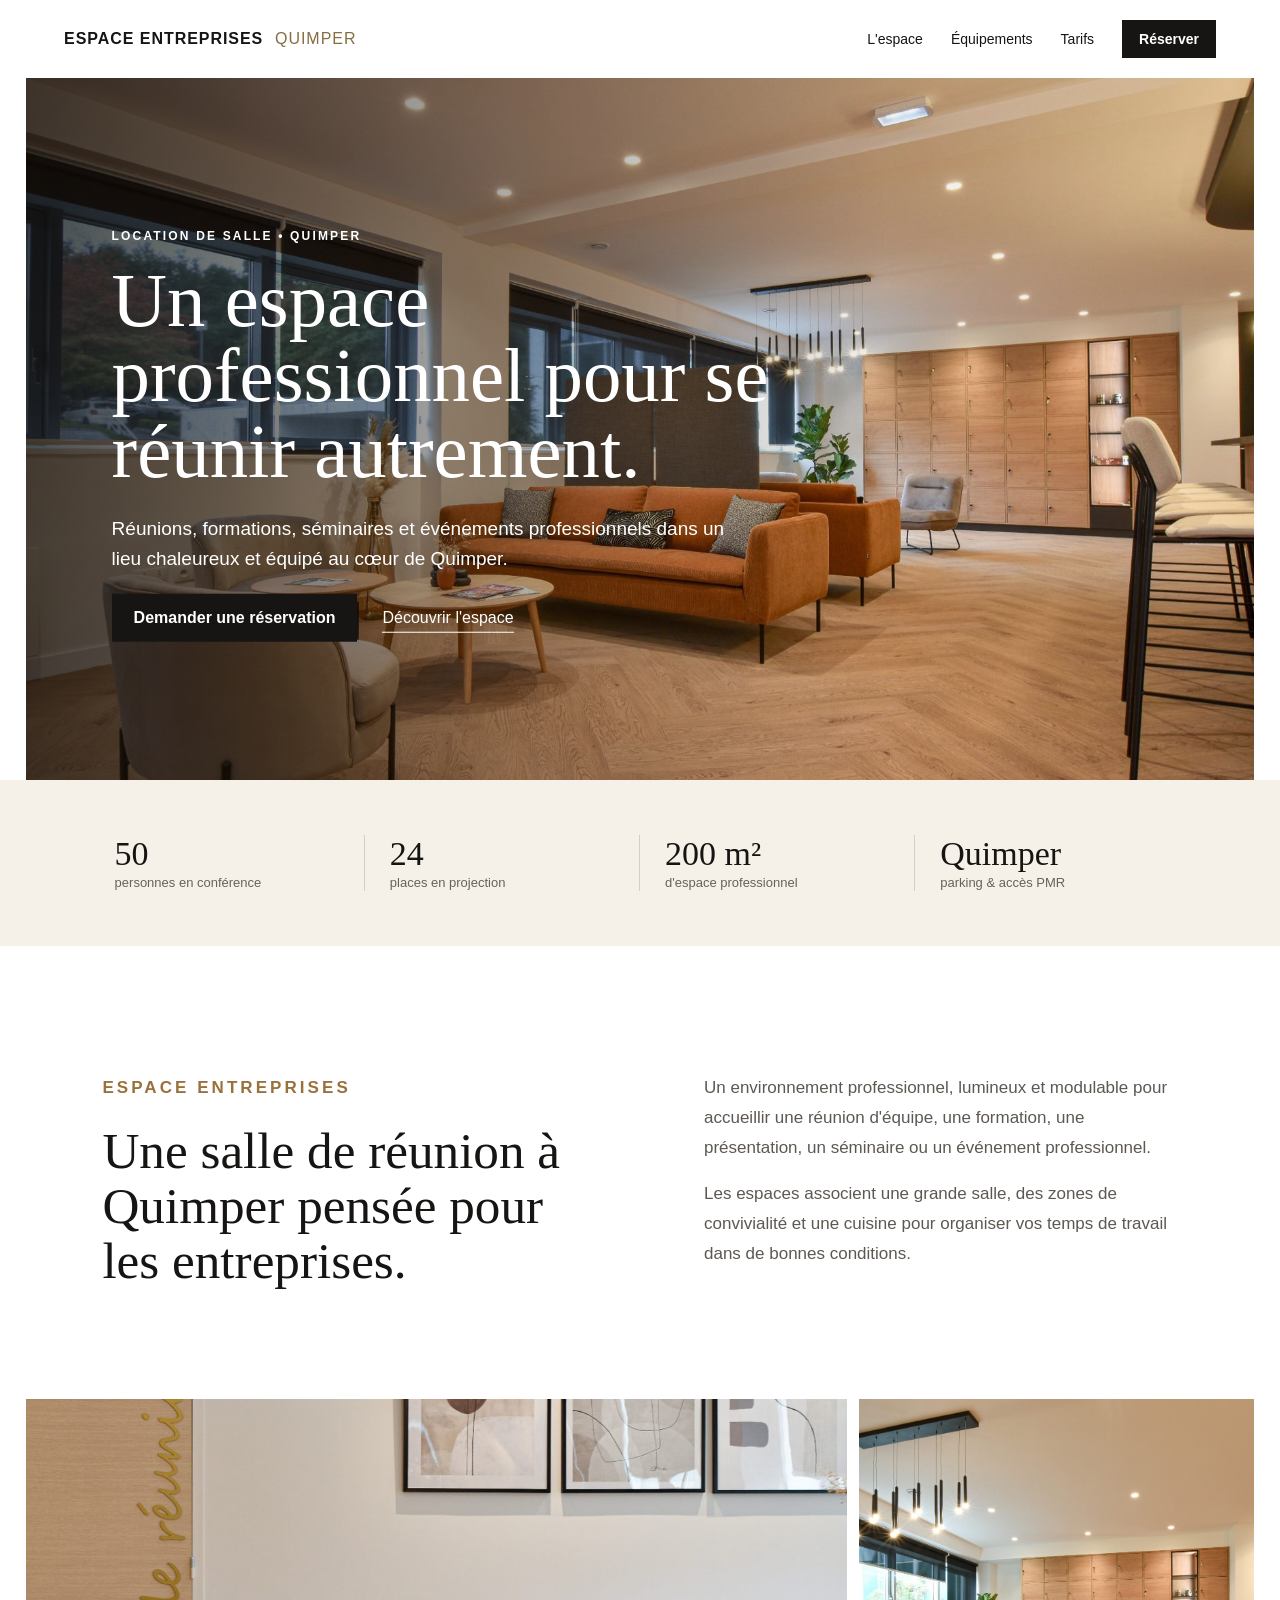
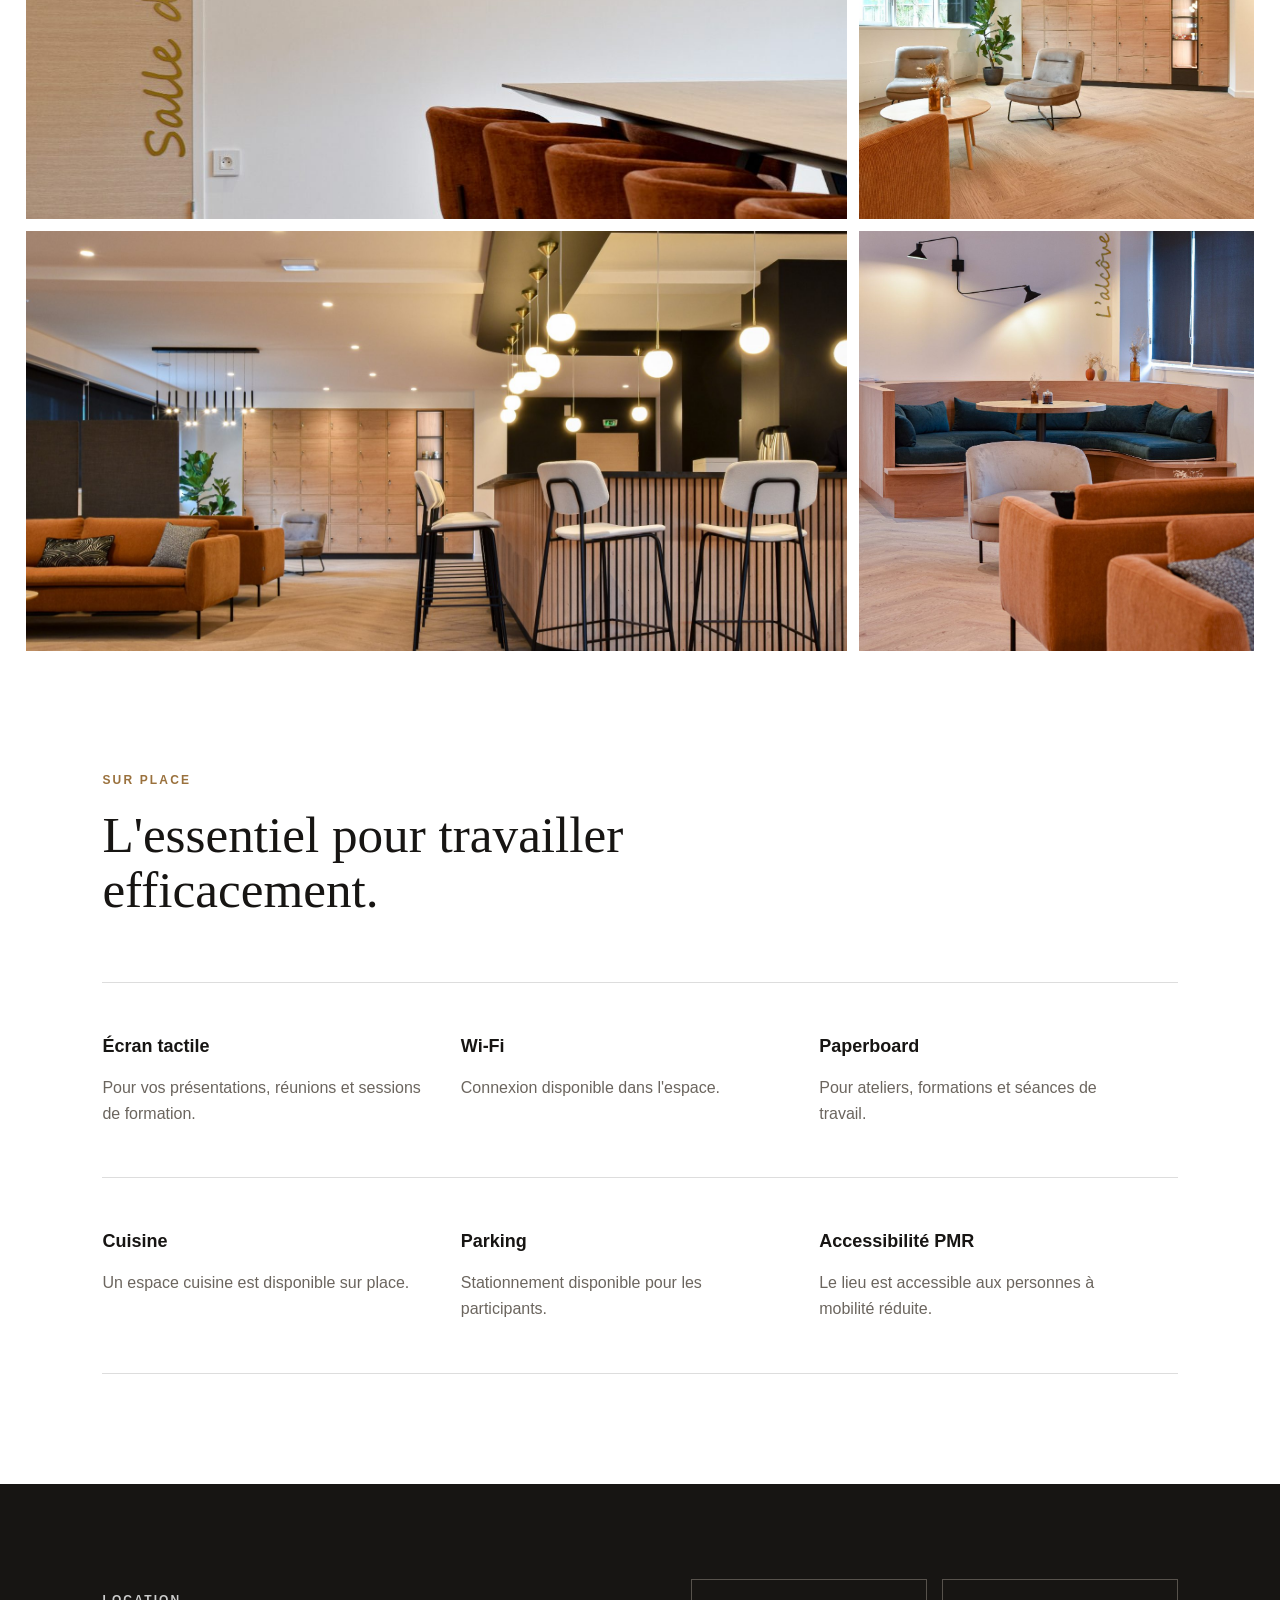
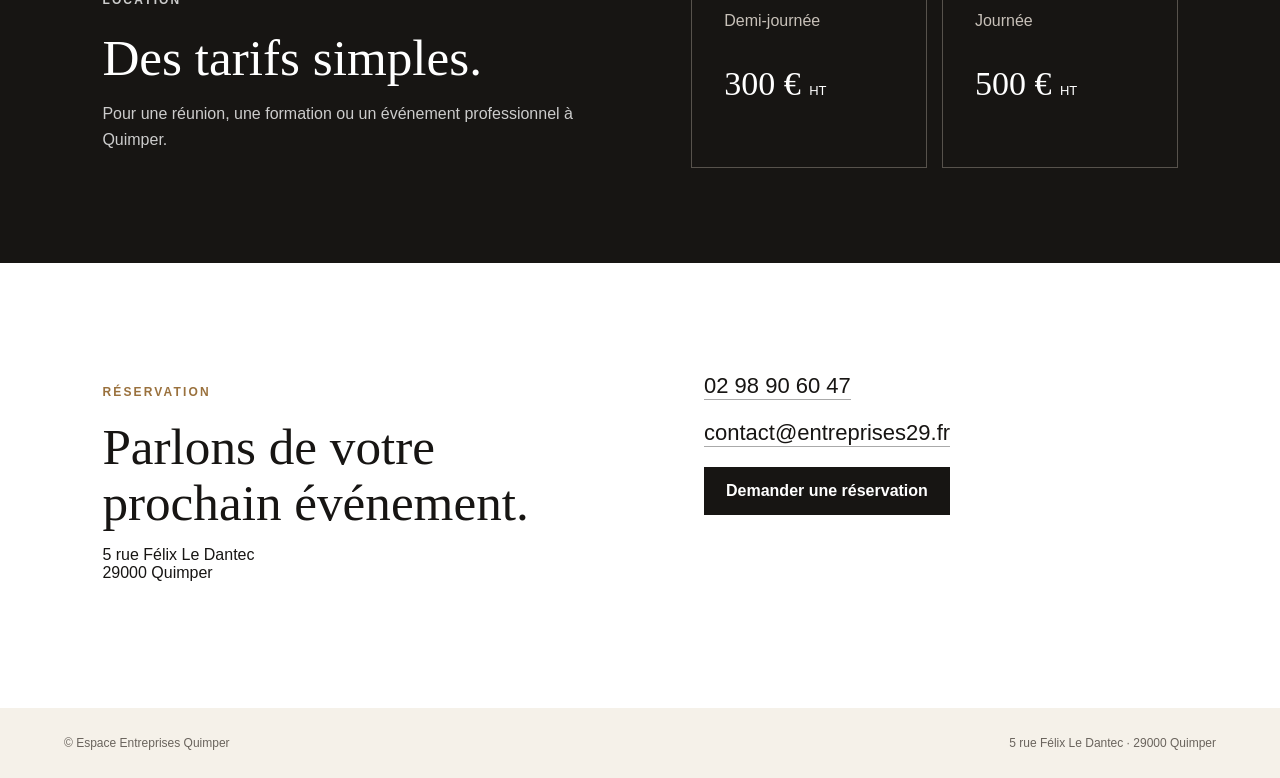
==== index.html @ 6e20d979 "Add files via upload" ====
<!doctype html><html lang="fr"><head><meta charset="utf-8"><meta name="viewport" content="width=device-width,initial-scale=1"><title>Location salle de réunion à Quimper | Espace Entreprises</title><meta name="description" content="Location de salle de réunion à Quimper pour réunions, formations, séminaires et événements professionnels. Jusqu’à 50 personnes, parking et accès PMR."><link rel="canonical" href="https://espace-entreprises-quimper.fr/"><link rel="stylesheet" href="assets/style.css"><script type="application/ld+json">{"@context":"https://schema.org","@type":"LocalBusiness","name":"Espace Entreprises Quimper","url":"https://espace-entreprises-quimper.fr/","telephone":"+33298906047","email":"contact@entreprises29.fr","address":{"@type":"PostalAddress","streetAddress":"5 rue Félix Le Dantec","postalCode":"29000","addressLocality":"Quimper","addressCountry":"FR"}}</script></head><body>
<header><a class="brand" href="#">ESPACE ENTREPRISES <span>QUIMPER</span></a><nav><a href="#espace">L'espace</a><a href="#equipements">Équipements</a><a href="#tarifs">Tarifs</a><a class="cta small" href="mailto:contact@entreprises29.fr?subject=Demande%20de%20réservation%20-%20Espace%20Entreprises">Réserver</a></nav></header>
<main><section class="hero"><img src="assets/images/espace-principal.jpg" alt="Espace Entreprises à Quimper, espace professionnel pour réunions et séminaires"><div class="overlay"><p class="eyebrow">LOCATION DE SALLE • QUIMPER</p><h1>Un espace professionnel pour se réunir autrement.</h1><p>Réunions, formations, séminaires et événements professionnels dans un lieu chaleureux et équipé au cœur de Quimper.</p><div><a class="cta" href="mailto:contact@entreprises29.fr?subject=Demande%20de%20réservation%20-%20Espace%20Entreprises">Demander une réservation</a><a class="ghost" href="#espace">Découvrir l'espace</a></div></div></section>
<section class="facts"><div><strong>50</strong><span>personnes en conférence</span></div><div><strong>24</strong><span>places en projection</span></div><div><strong>200 m²</strong><span>d'espace professionnel</span></div><div><strong>Quimper</strong><span>parking & accès PMR</span></div></section>
<section id="espace" class="intro"><div><p class="eyebrow dark">ESPACE ENTREPRISES</p><h2>Une salle de réunion à Quimper pensée pour les entreprises.</h2></div><div><p>Un environnement professionnel, lumineux et modulable pour accueillir une réunion d'équipe, une formation, une présentation, un séminaire ou un événement professionnel.</p><p>Les espaces associent une grande salle, des zones de convivialité et une cuisine pour organiser vos temps de travail dans de bonnes conditions.</p></div></section>
<section class="gallery"><img src="assets/images/salle-reunion.jpg" alt="Salle de réunion équipée à Quimper"><img src="assets/images/espace-detente.jpg" alt="Espace détente de l'Espace Entreprises Quimper"><img src="assets/images/bar.jpg" alt="Espace bar et convivialité"><img src="assets/images/alcove.jpg" alt="Alcôve de travail et d'échange"></section>
<section id="equipements" class="equipment"><p class="eyebrow dark">SUR PLACE</p><h2>L'essentiel pour travailler efficacement.</h2><div class="grid"><article><h3>Écran tactile</h3><p>Pour vos présentations, réunions et sessions de formation.</p></article><article><h3>Wi-Fi</h3><p>Connexion disponible dans l'espace.</p></article><article><h3>Paperboard</h3><p>Pour ateliers, formations et séances de travail.</p></article><article><h3>Cuisine</h3><p>Un espace cuisine est disponible sur place.</p></article><article><h3>Parking</h3><p>Stationnement disponible pour les participants.</p></article><article><h3>Accessibilité PMR</h3><p>Le lieu est accessible aux personnes à mobilité réduite.</p></article></div></section>
<section id="tarifs" class="pricing"><div><p class="eyebrow">LOCATION</p><h2>Des tarifs simples.</h2><p>Pour une réunion, une formation ou un événement professionnel à Quimper.</p></div><div class="cards"><div><span>Demi-journée</span><strong>300 € <small>HT</small></strong></div><div><span>Journée</span><strong>500 € <small>HT</small></strong></div></div></section>
<section class="contact"><div><p class="eyebrow dark">RÉSERVATION</p><h2>Parlons de votre prochain événement.</h2><p>5 rue Félix Le Dantec<br>29000 Quimper</p></div><div class="contactlinks"><a href="tel:+33298906047">02 98 90 60 47</a><a href="mailto:contact@entreprises29.fr">contact@entreprises29.fr</a><a class="cta" href="mailto:contact@entreprises29.fr?subject=Demande%20de%20réservation%20-%20Espace%20Entreprises">Demander une réservation</a></div></section></main>
<footer><span>© Espace Entreprises Quimper</span><span>5 rue Félix Le Dantec · 29000 Quimper</span></footer></body></html>
---- assets/style.css ----
:root{--ink:#171513;--cream:#f5f1e9;--copper:#a95428;--gold:#b79445;--white:#fff}*{box-sizing:border-box}html{scroll-behavior:smooth}body{margin:0;font-family:Arial,Helvetica,sans-serif;color:var(--ink);background:#fff}header{height:78px;display:flex;align-items:center;justify-content:space-between;padding:0 5vw;position:relative;z-index:3;background:#fff}.brand{font-weight:800;letter-spacing:.06em;text-decoration:none;color:var(--ink)}.brand span{font-weight:400;color:#866e43;margin-left:.4rem}nav{display:flex;gap:28px;align-items:center}nav a{color:var(--ink);text-decoration:none;font-size:14px}.cta{display:inline-block;background:var(--ink);color:#fff!important;padding:15px 22px;text-decoration:none;font-weight:700}.cta.small{padding:11px 17px}.hero{height:78vh;min-height:590px;position:relative;margin:0 2vw;overflow:hidden}.hero>img{width:100%;height:100%;object-fit:cover}.hero:after{content:"";position:absolute;inset:0;background:linear-gradient(90deg,rgba(15,12,10,.72),rgba(15,12,10,.05) 70%)}.overlay{position:absolute;z-index:2;left:7%;top:50%;transform:translateY(-50%);max-width:720px;color:#fff}.eyebrow{font-size:12px;letter-spacing:.18em;font-weight:700;margin-bottom:20px}.eyebrow.dark{color:#9a713d}.overlay h1{font-family:Georgia,serif;font-size:clamp(45px,6vw,82px);line-height:.98;margin:0 0 25px;font-weight:400}.overlay>p:not(.eyebrow){font-size:19px;line-height:1.6;max-width:620px}.ghost{display:inline-block;color:#fff;margin-left:25px;text-decoration:none;border-bottom:1px solid #fff;padding-bottom:5px}.facts{display:grid;grid-template-columns:repeat(4,1fr);padding:55px 7vw;background:var(--cream)}.facts div{padding:0 25px;border-right:1px solid #d7cec0}.facts div:last-child{border:0}.facts strong{display:block;font-family:Georgia,serif;font-size:34px;font-weight:400}.facts span{font-size:13px;color:#68615a}.intro{display:grid;grid-template-columns:1fr 1fr;gap:10vw;padding:110px 8vw}.intro h2,.equipment h2,.pricing h2,.contact h2{font-family:Georgia,serif;font-weight:400;font-size:clamp(38px,4vw,58px);line-height:1.08;margin:0}.intro p{font-size:17px;line-height:1.75;color:#5d5852}.gallery{display:grid;grid-template-columns:1.35fr .65fr;grid-template-rows:420px 420px;gap:12px;padding:0 2vw}.gallery img{width:100%;height:100%;object-fit:cover}.gallery img:nth-child(3),.gallery img:nth-child(4){height:100%}.equipment{padding:110px 8vw}.equipment>h2{max-width:650px}.grid{display:grid;grid-template-columns:repeat(3,1fr);margin-top:65px;border-top:1px solid #ddd}.grid article{padding:35px 35px 35px 0;border-bottom:1px solid #ddd}.grid h3{font-size:18px}.grid p{color:#6b655e;line-height:1.6}.pricing{background:var(--ink);color:#fff;padding:95px 8vw;display:grid;grid-template-columns:1fr 1fr;gap:8vw}.pricing p{color:#ccc;line-height:1.6}.cards{display:grid;grid-template-columns:1fr 1fr;gap:15px}.cards div{border:1px solid #57524c;padding:32px}.cards span{display:block;color:#c8c1b9;margin-bottom:35px}.cards strong{font-family:Georgia,serif;font-size:34px;font-weight:400}.cards small{font-family:Arial;font-size:13px}.contact{padding:110px 8vw;display:grid;grid-template-columns:1fr 1fr;gap:10vw}.contactlinks{display:flex;flex-direction:column;align-items:flex-start;gap:20px}.contactlinks>a:not(.cta){font-size:22px;color:var(--ink);text-decoration:none;border-bottom:1px solid #aaa}footer{padding:28px 5vw;background:var(--cream);display:flex;justify-content:space-between;font-size:12px;color:#6a645d}@media(max-width:800px){header nav a:not(.cta){display:none}.brand span{display:block;margin:2px 0}.hero{height:72vh;margin:0}.overlay{left:7%;right:7%}.overlay h1{font-size:48px}.ghost{display:none}.facts{grid-template-columns:1fr 1fr;gap:30px}.facts div{border:0;padding:0}.intro,.pricing,.contact{grid-template-columns:1fr;padding:75px 7vw}.gallery{grid-template-columns:1fr;grid-template-rows:repeat(4,320px)}.grid{grid-template-columns:1fr 1fr}.cards{grid-template-columns:1fr}footer{gap:20px;flex-direction:column}}
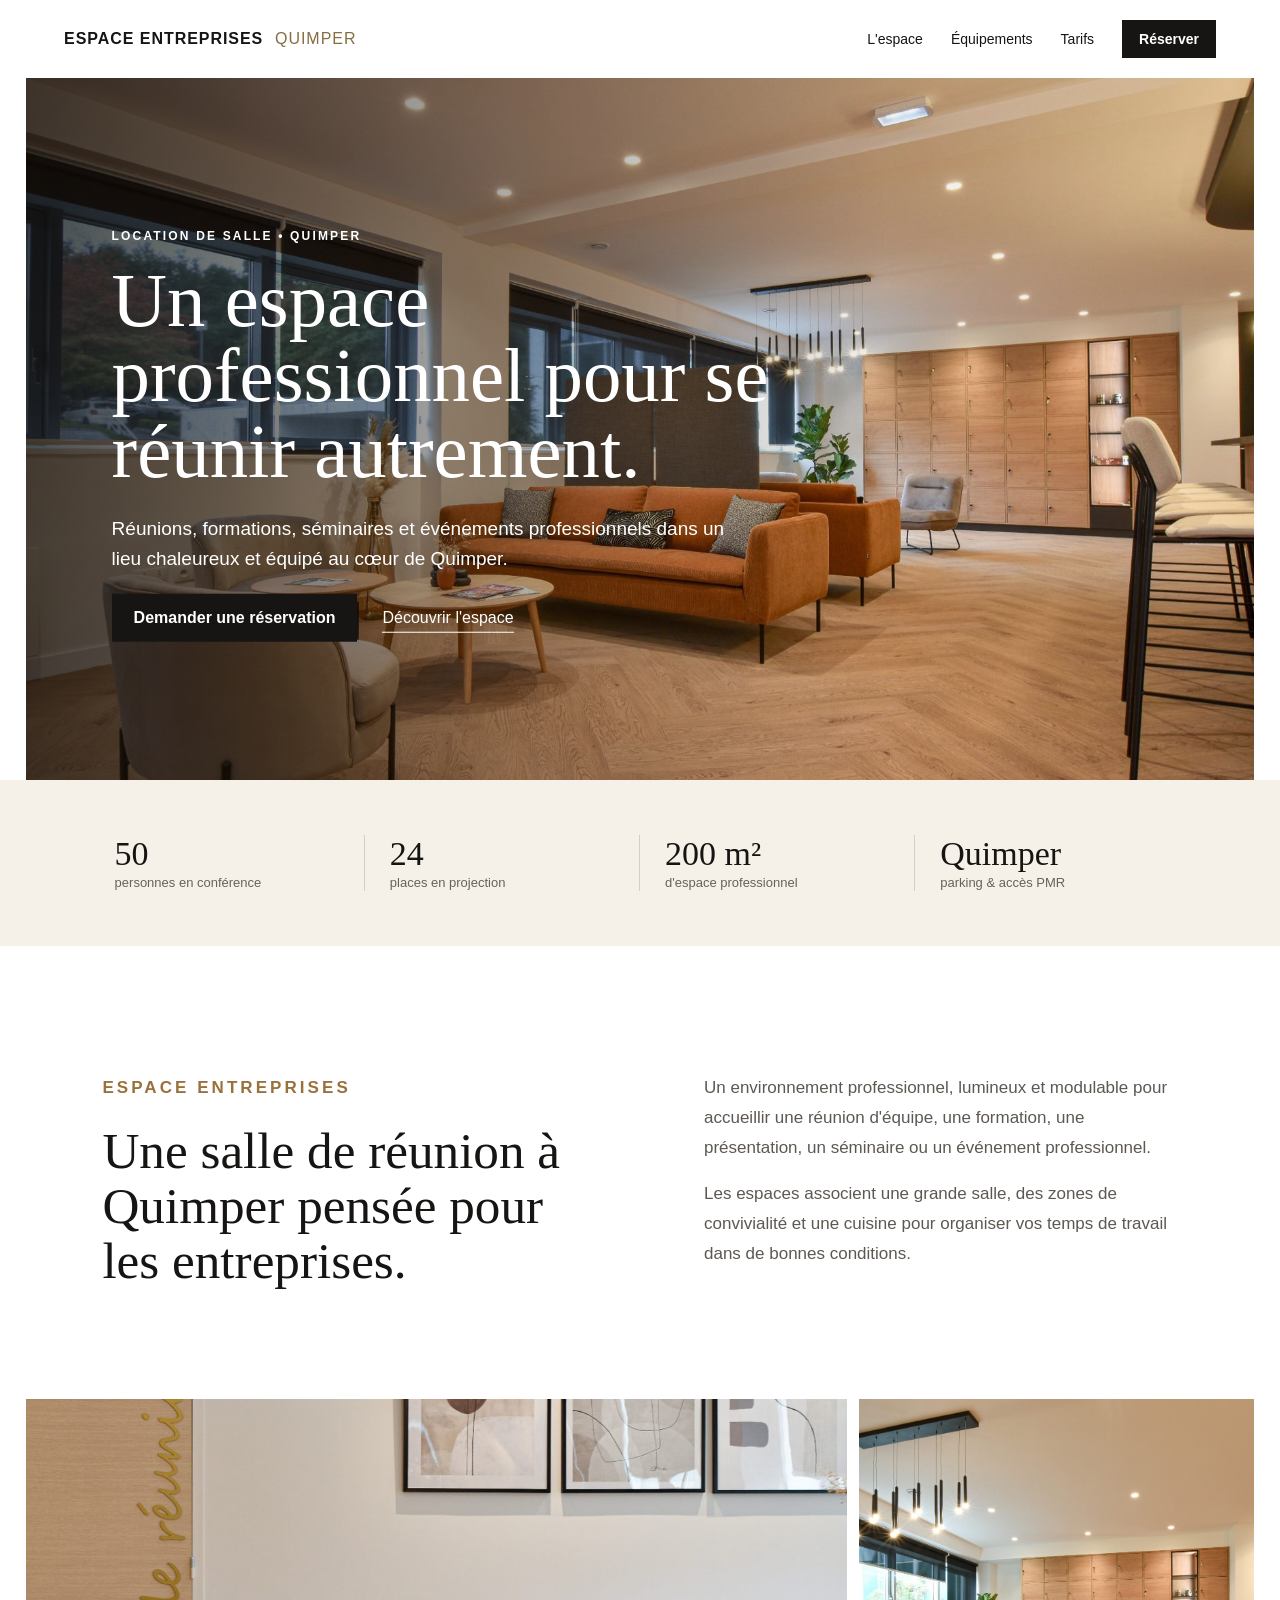
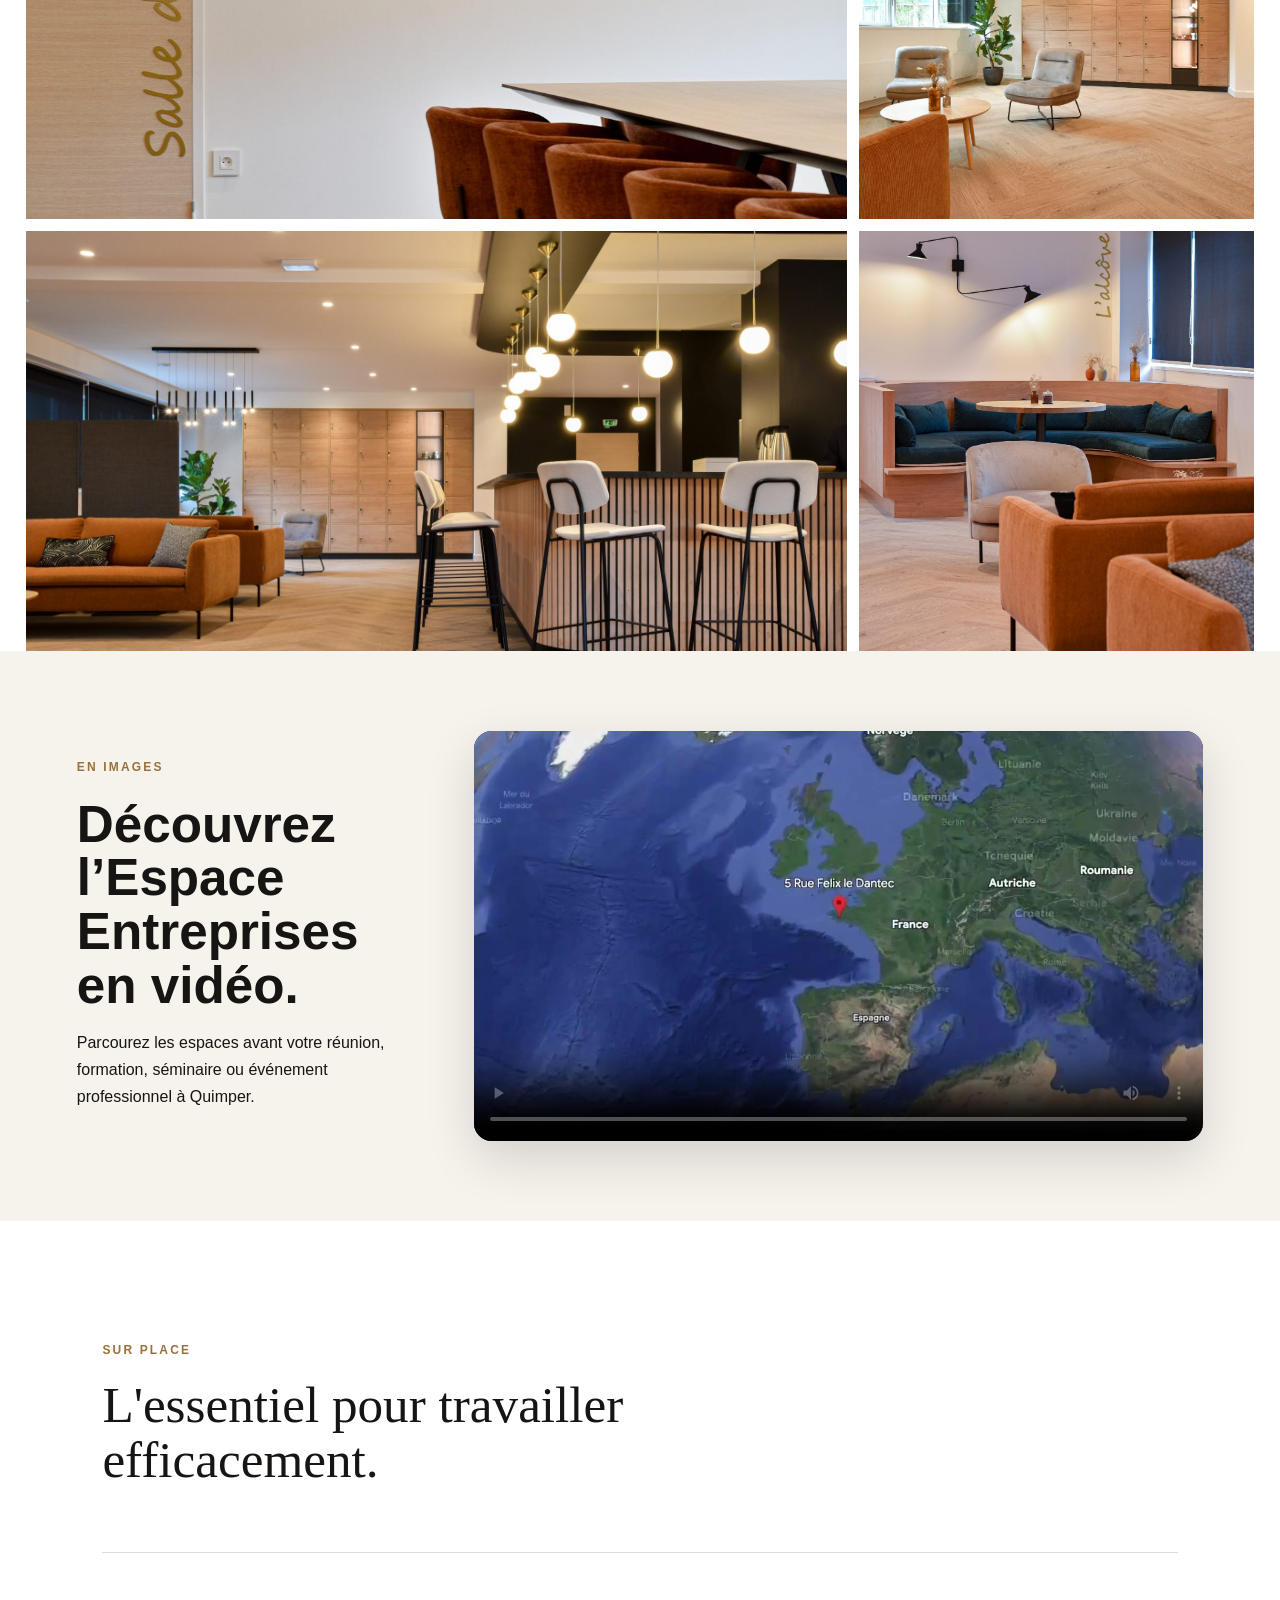
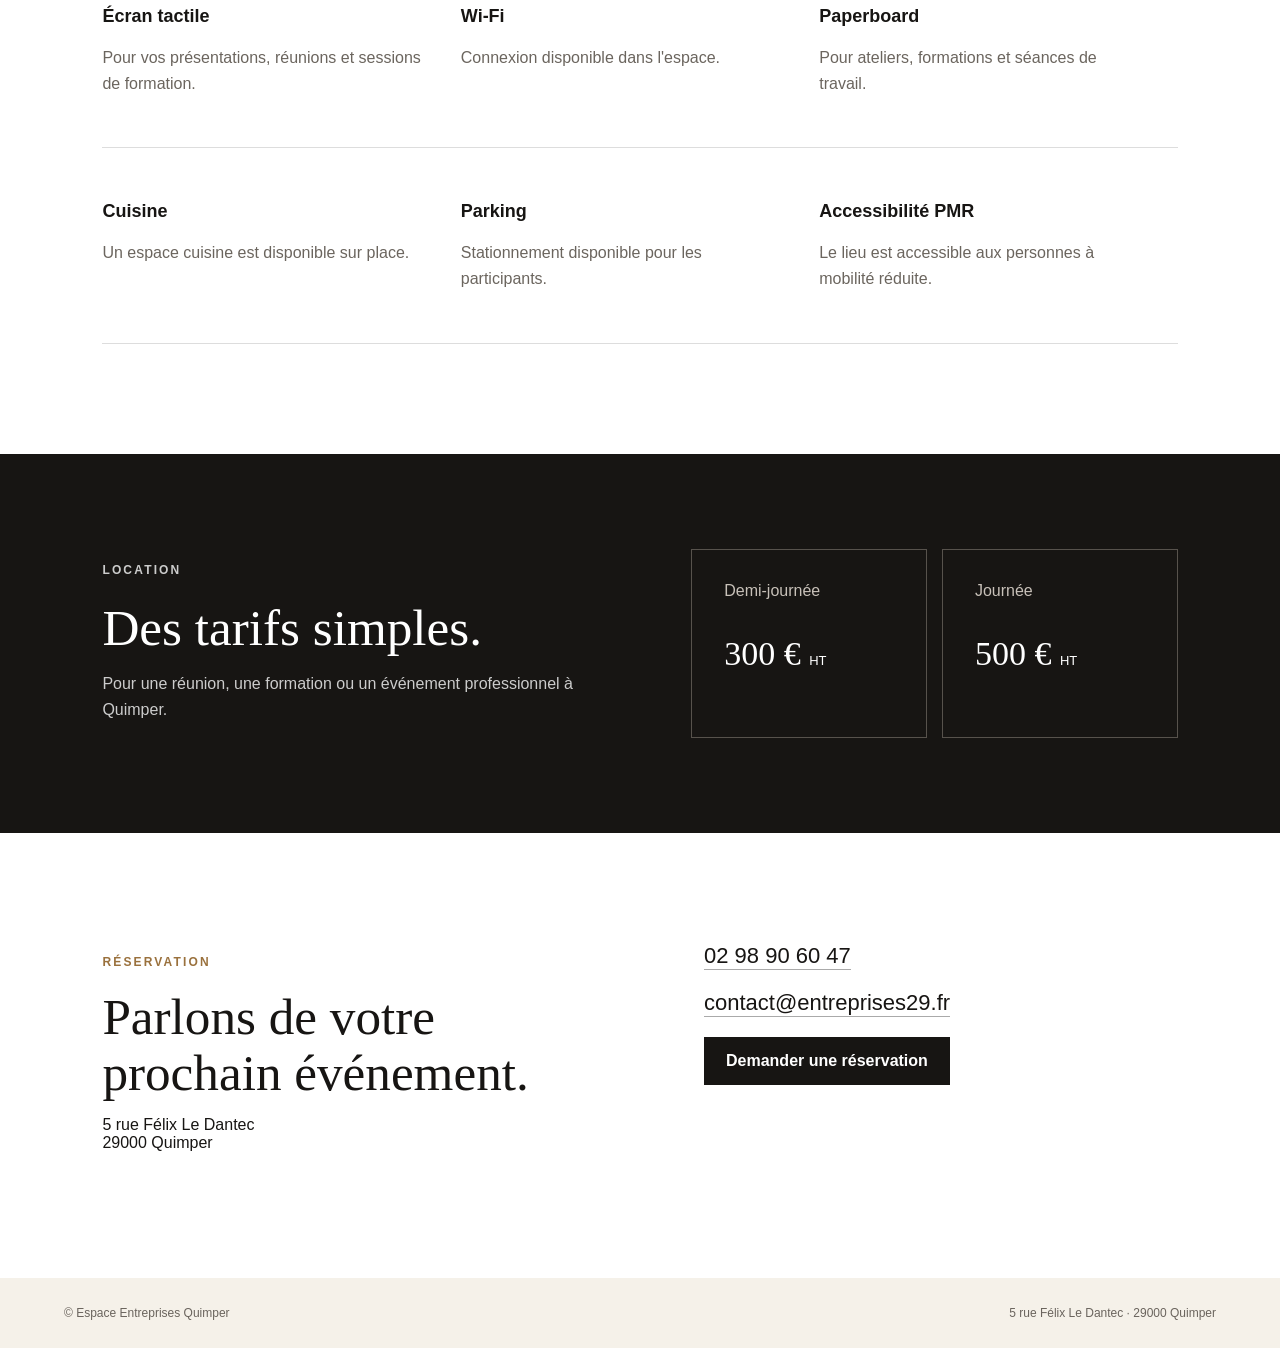
==== commit e3741026: "Ajout de la vidéo de présentation" ====
--- a/index.html
+++ b/index.html
@@ -4,6 +4,7 @@
 <section class="facts"><div><strong>50</strong><span>personnes en conférence</span></div><div><strong>24</strong><span>places en projection</span></div><div><strong>200 m²</strong><span>d'espace professionnel</span></div><div><strong>Quimper</strong><span>parking & accès PMR</span></div></section>
 <section id="espace" class="intro"><div><p class="eyebrow dark">ESPACE ENTREPRISES</p><h2>Une salle de réunion à Quimper pensée pour les entreprises.</h2></div><div><p>Un environnement professionnel, lumineux et modulable pour accueillir une réunion d'équipe, une formation, une présentation, un séminaire ou un événement professionnel.</p><p>Les espaces associent une grande salle, des zones de convivialité et une cuisine pour organiser vos temps de travail dans de bonnes conditions.</p></div></section>
 <section class="gallery"><img src="assets/images/salle-reunion.jpg" alt="Salle de réunion équipée à Quimper"><img src="assets/images/espace-detente.jpg" alt="Espace détente de l'Espace Entreprises Quimper"><img src="assets/images/bar.jpg" alt="Espace bar et convivialité"><img src="assets/images/alcove.jpg" alt="Alcôve de travail et d'échange"></section>
+<section class="video-section"><div class="video-copy"><p class="eyebrow dark">EN IMAGES</p><h2>Découvrez l’Espace Entreprises en vidéo.</h2><p>Parcourez les espaces avant votre réunion, formation, séminaire ou événement professionnel à Quimper.</p></div><div class="video-wrap"><video controls preload="metadata" playsinline poster="assets/images/video-poster.jpg"><source src="assets/video-espace-entreprises-quimper.mp4" type="video/mp4">Votre navigateur ne permet pas la lecture de cette vidéo.</video></div></section>
 <section id="equipements" class="equipment"><p class="eyebrow dark">SUR PLACE</p><h2>L'essentiel pour travailler efficacement.</h2><div class="grid"><article><h3>Écran tactile</h3><p>Pour vos présentations, réunions et sessions de formation.</p></article><article><h3>Wi-Fi</h3><p>Connexion disponible dans l'espace.</p></article><article><h3>Paperboard</h3><p>Pour ateliers, formations et séances de travail.</p></article><article><h3>Cuisine</h3><p>Un espace cuisine est disponible sur place.</p></article><article><h3>Parking</h3><p>Stationnement disponible pour les participants.</p></article><article><h3>Accessibilité PMR</h3><p>Le lieu est accessible aux personnes à mobilité réduite.</p></article></div></section>
 <section id="tarifs" class="pricing"><div><p class="eyebrow">LOCATION</p><h2>Des tarifs simples.</h2><p>Pour une réunion, une formation ou un événement professionnel à Quimper.</p></div><div class="cards"><div><span>Demi-journée</span><strong>300 € <small>HT</small></strong></div><div><span>Journée</span><strong>500 € <small>HT</small></strong></div></div></section>
 <section class="contact"><div><p class="eyebrow dark">RÉSERVATION</p><h2>Parlons de votre prochain événement.</h2><p>5 rue Félix Le Dantec<br>29000 Quimper</p></div><div class="contactlinks"><a href="tel:+33298906047">02 98 90 60 47</a><a href="mailto:contact@entreprises29.fr">contact@entreprises29.fr</a><a class="cta" href="mailto:contact@entreprises29.fr?subject=Demande%20de%20réservation%20-%20Espace%20Entreprises">Demander une réservation</a></div></section></main>
--- a/assets/style.css
+++ b/assets/style.css
@@ -1 +1,3 @@
 :root{--ink:#171513;--cream:#f5f1e9;--copper:#a95428;--gold:#b79445;--white:#fff}*{box-sizing:border-box}html{scroll-behavior:smooth}body{margin:0;font-family:Arial,Helvetica,sans-serif;color:var(--ink);background:#fff}header{height:78px;display:flex;align-items:center;justify-content:space-between;padding:0 5vw;position:relative;z-index:3;background:#fff}.brand{font-weight:800;letter-spacing:.06em;text-decoration:none;color:var(--ink)}.brand span{font-weight:400;color:#866e43;margin-left:.4rem}nav{display:flex;gap:28px;align-items:center}nav a{color:var(--ink);text-decoration:none;font-size:14px}.cta{display:inline-block;background:var(--ink);color:#fff!important;padding:15px 22px;text-decoration:none;font-weight:700}.cta.small{padding:11px 17px}.hero{height:78vh;min-height:590px;position:relative;margin:0 2vw;overflow:hidden}.hero>img{width:100%;height:100%;object-fit:cover}.hero:after{content:"";position:absolute;inset:0;background:linear-gradient(90deg,rgba(15,12,10,.72),rgba(15,12,10,.05) 70%)}.overlay{position:absolute;z-index:2;left:7%;top:50%;transform:translateY(-50%);max-width:720px;color:#fff}.eyebrow{font-size:12px;letter-spacing:.18em;font-weight:700;margin-bottom:20px}.eyebrow.dark{color:#9a713d}.overlay h1{font-family:Georgia,serif;font-size:clamp(45px,6vw,82px);line-height:.98;margin:0 0 25px;font-weight:400}.overlay>p:not(.eyebrow){font-size:19px;line-height:1.6;max-width:620px}.ghost{display:inline-block;color:#fff;margin-left:25px;text-decoration:none;border-bottom:1px solid #fff;padding-bottom:5px}.facts{display:grid;grid-template-columns:repeat(4,1fr);padding:55px 7vw;background:var(--cream)}.facts div{padding:0 25px;border-right:1px solid #d7cec0}.facts div:last-child{border:0}.facts strong{display:block;font-family:Georgia,serif;font-size:34px;font-weight:400}.facts span{font-size:13px;color:#68615a}.intro{display:grid;grid-template-columns:1fr 1fr;gap:10vw;padding:110px 8vw}.intro h2,.equipment h2,.pricing h2,.contact h2{font-family:Georgia,serif;font-weight:400;font-size:clamp(38px,4vw,58px);line-height:1.08;margin:0}.intro p{font-size:17px;line-height:1.75;color:#5d5852}.gallery{display:grid;grid-template-columns:1.35fr .65fr;grid-template-rows:420px 420px;gap:12px;padding:0 2vw}.gallery img{width:100%;height:100%;object-fit:cover}.gallery img:nth-child(3),.gallery img:nth-child(4){height:100%}.equipment{padding:110px 8vw}.equipment>h2{max-width:650px}.grid{display:grid;grid-template-columns:repeat(3,1fr);margin-top:65px;border-top:1px solid #ddd}.grid article{padding:35px 35px 35px 0;border-bottom:1px solid #ddd}.grid h3{font-size:18px}.grid p{color:#6b655e;line-height:1.6}.pricing{background:var(--ink);color:#fff;padding:95px 8vw;display:grid;grid-template-columns:1fr 1fr;gap:8vw}.pricing p{color:#ccc;line-height:1.6}.cards{display:grid;grid-template-columns:1fr 1fr;gap:15px}.cards div{border:1px solid #57524c;padding:32px}.cards span{display:block;color:#c8c1b9;margin-bottom:35px}.cards strong{font-family:Georgia,serif;font-size:34px;font-weight:400}.cards small{font-family:Arial;font-size:13px}.contact{padding:110px 8vw;display:grid;grid-template-columns:1fr 1fr;gap:10vw}.contactlinks{display:flex;flex-direction:column;align-items:flex-start;gap:20px}.contactlinks>a:not(.cta){font-size:22px;color:var(--ink);text-decoration:none;border-bottom:1px solid #aaa}footer{padding:28px 5vw;background:var(--cream);display:flex;justify-content:space-between;font-size:12px;color:#6a645d}@media(max-width:800px){header nav a:not(.cta){display:none}.brand span{display:block;margin:2px 0}.hero{height:72vh;margin:0}.overlay{left:7%;right:7%}.overlay h1{font-size:48px}.ghost{display:none}.facts{grid-template-columns:1fr 1fr;gap:30px}.facts div{border:0;padding:0}.intro,.pricing,.contact{grid-template-columns:1fr;padding:75px 7vw}.gallery{grid-template-columns:1fr;grid-template-rows:repeat(4,320px)}.grid{grid-template-columns:1fr 1fr}.cards{grid-template-columns:1fr}footer{gap:20px;flex-direction:column}}
+
+.video-section{padding:80px 6%;background:#f6f2ec;display:grid;grid-template-columns:minmax(240px,.75fr) minmax(0,1.6fr);gap:56px;align-items:center}.video-copy h2{margin:.4rem 0 1rem;font-size:clamp(2rem,4vw,3.5rem);line-height:1.05}.video-copy p{line-height:1.7}.video-wrap{border-radius:18px;overflow:hidden;background:#111;box-shadow:0 18px 50px rgba(0,0,0,.14)}.video-wrap video{width:100%;height:auto;display:block;aspect-ratio:16/9}@media(max-width:800px){.video-section{grid-template-columns:1fr;padding:56px 6%;gap:28px}}
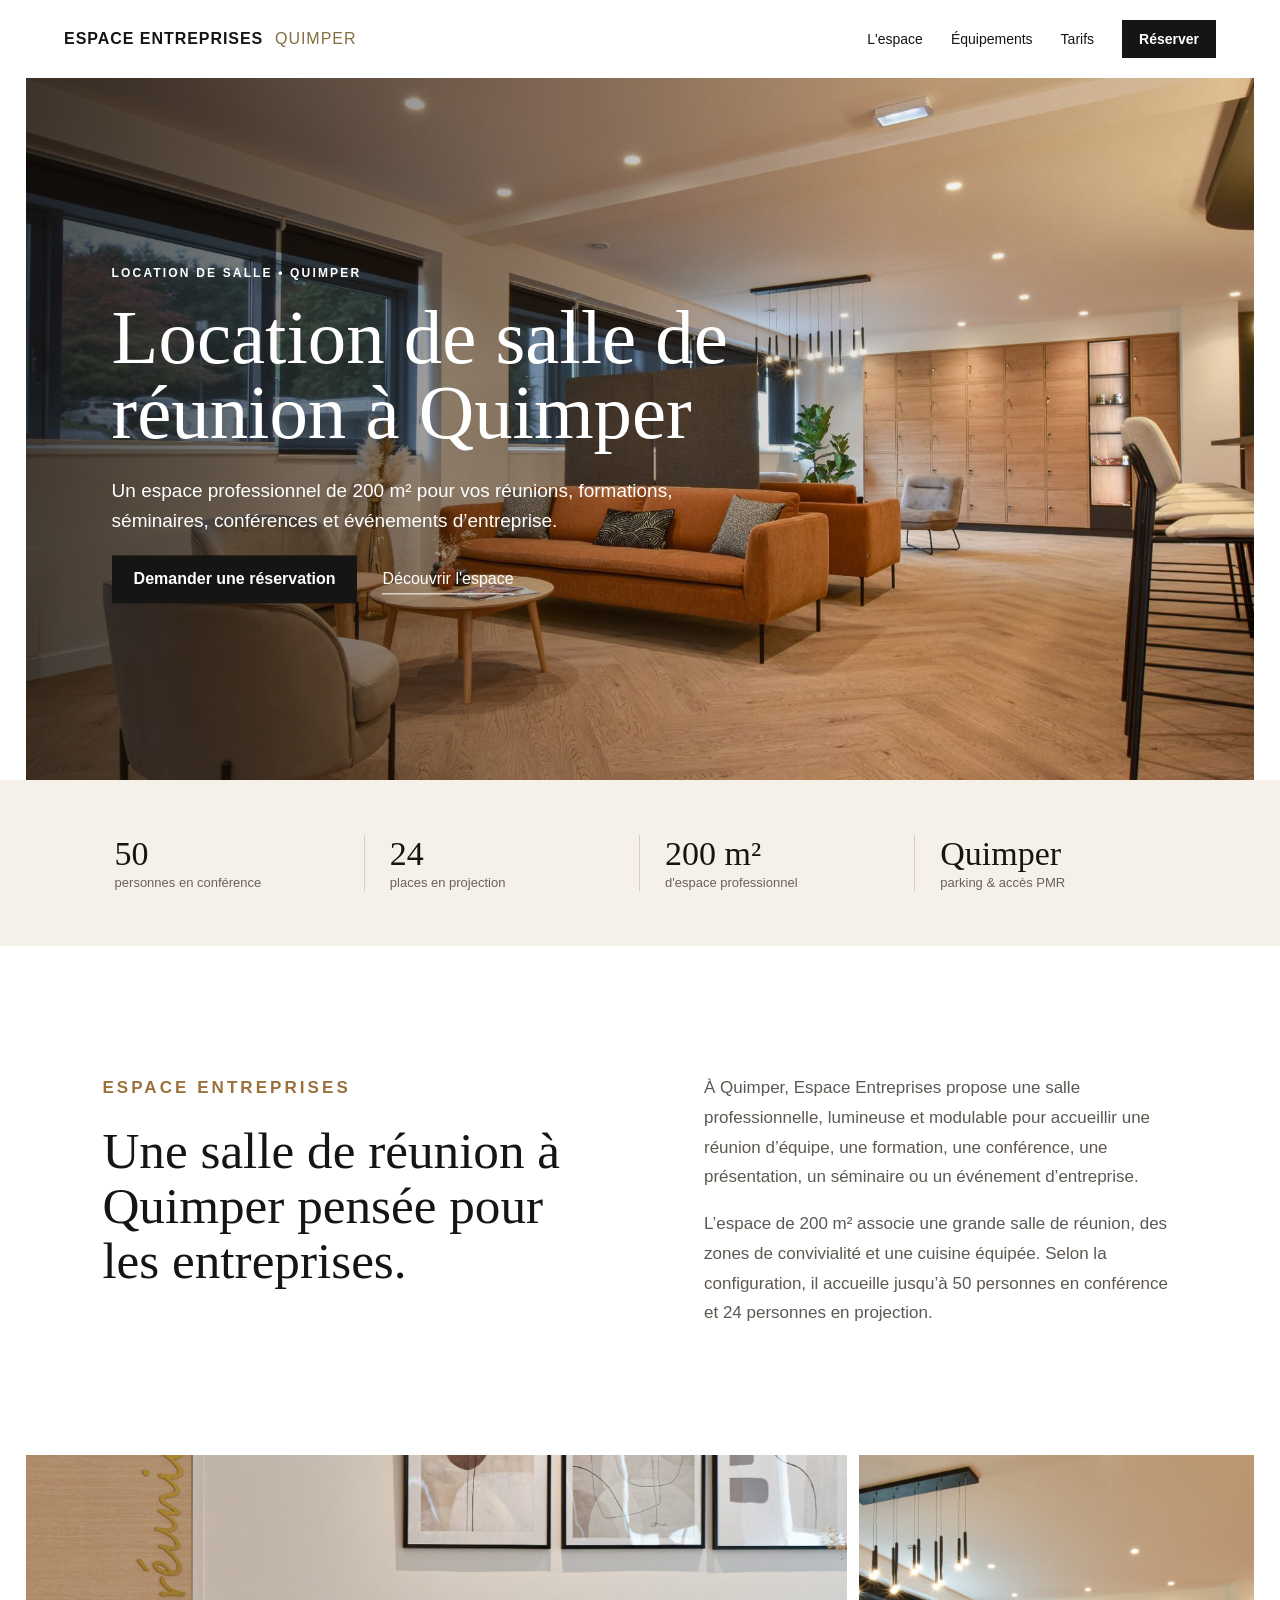
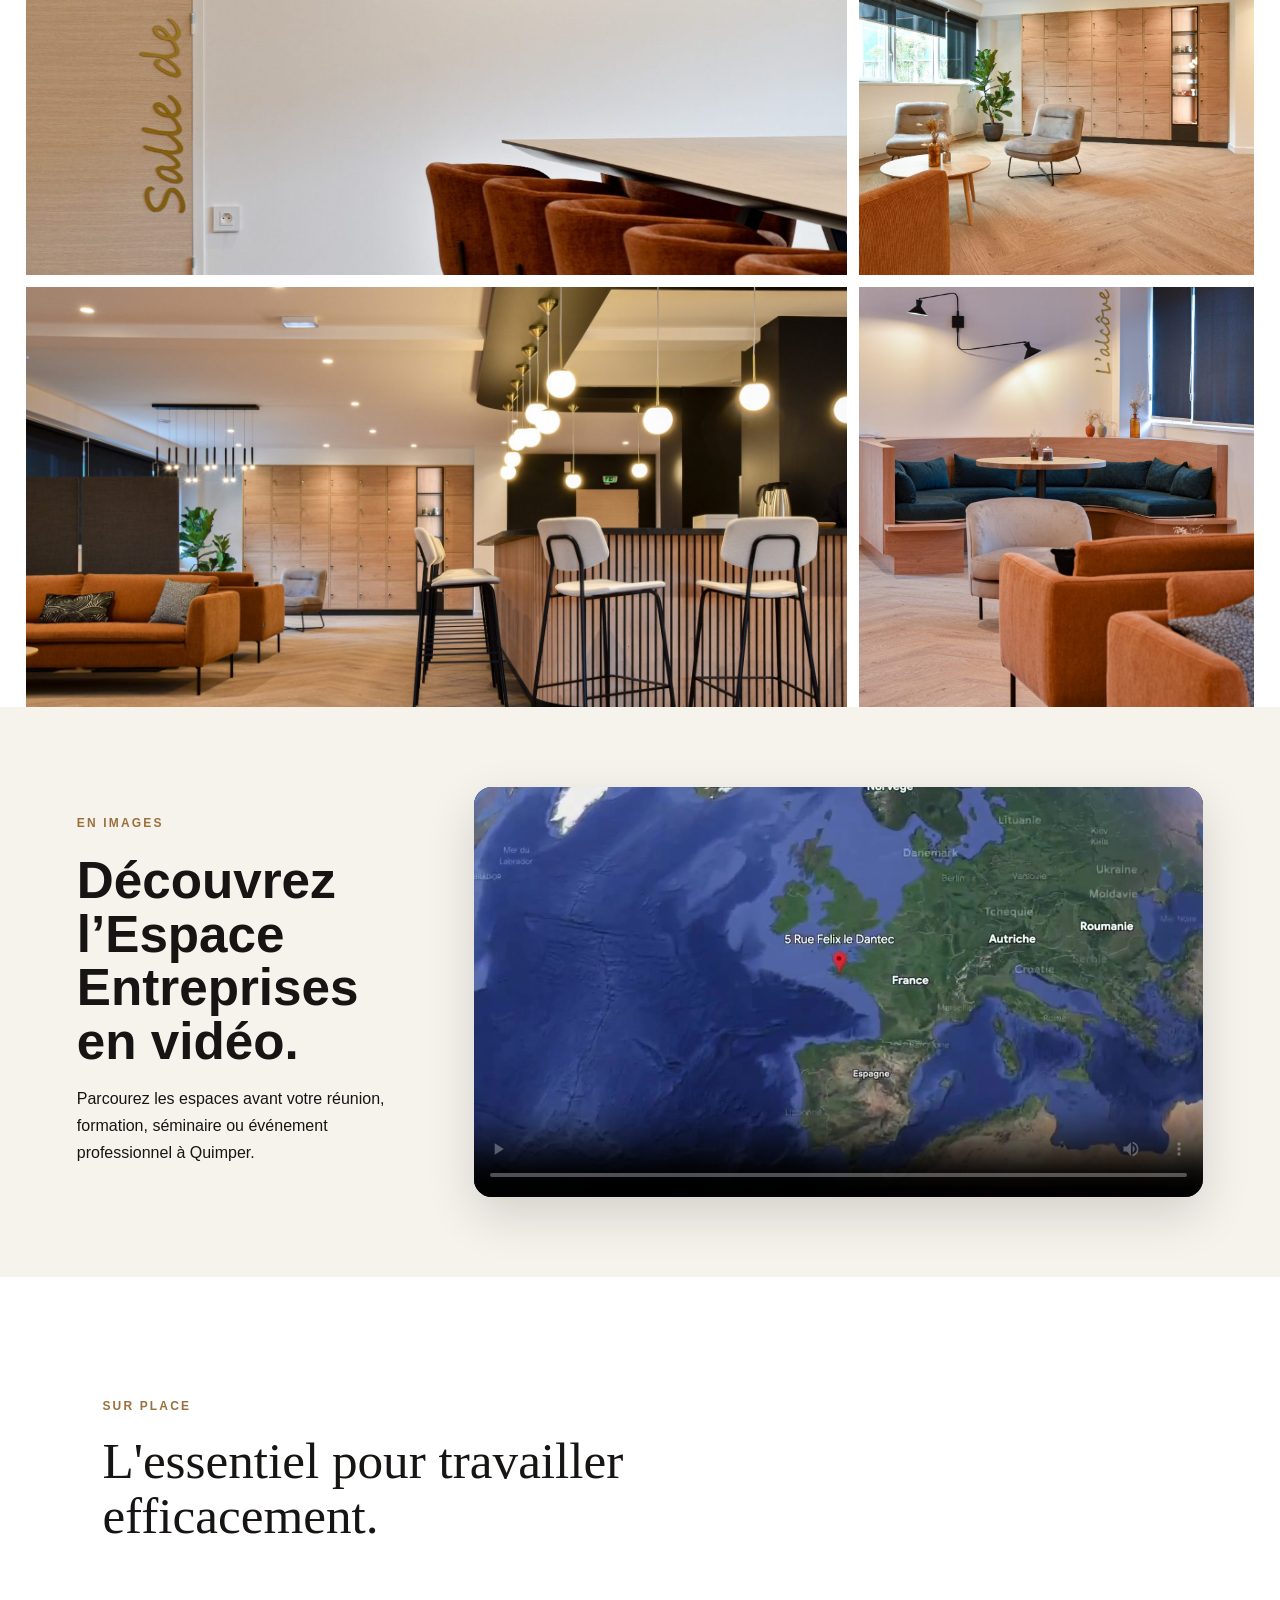
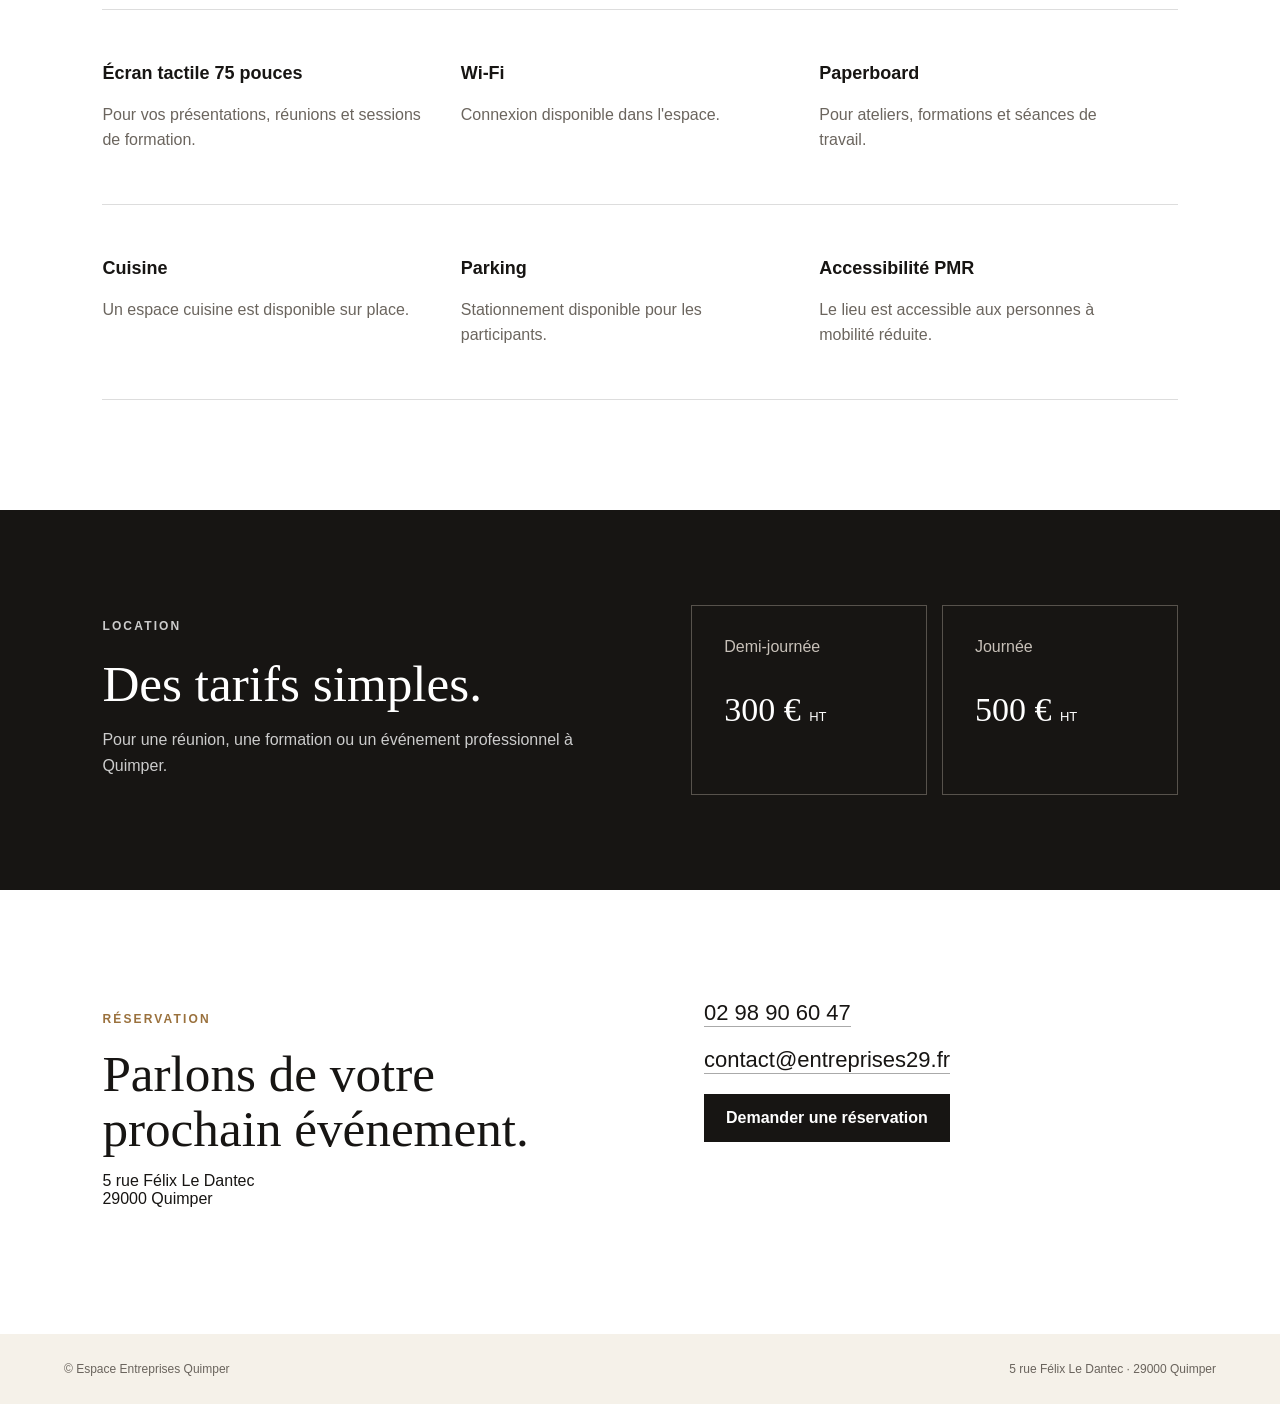
==== commit 0795acb8: "Optimisation SEO de la page d'accueil" ====
--- a/index.html
+++ b/index.html
@@ -1,11 +1,12 @@
-<!doctype html><html lang="fr"><head><meta charset="utf-8"><meta name="viewport" content="width=device-width,initial-scale=1"><title>Location salle de réunion à Quimper | Espace Entreprises</title><meta name="description" content="Location de salle de réunion à Quimper pour réunions, formations, séminaires et événements professionnels. Jusqu’à 50 personnes, parking et accès PMR."><link rel="canonical" href="https://espace-entreprises-quimper.fr/"><link rel="stylesheet" href="assets/style.css"><script type="application/ld+json">{"@context":"https://schema.org","@type":"LocalBusiness","name":"Espace Entreprises Quimper","url":"https://espace-entreprises-quimper.fr/","telephone":"+33298906047","email":"contact@entreprises29.fr","address":{"@type":"PostalAddress","streetAddress":"5 rue Félix Le Dantec","postalCode":"29000","addressLocality":"Quimper","addressCountry":"FR"}}</script></head><body>
+<!DOCTYPE html>
+<html lang="fr"><head><meta charset="utf-8"/><meta content="width=device-width,initial-scale=1" name="viewport"/><title>Location salle de réunion à Quimper | Espace Entreprises</title><meta content="Location de salle de réunion à Quimper pour réunions, formations, séminaires et événements professionnels. Jusqu’à 50 personnes, parking et accès PMR." name="description"/><link href="https://espace-entreprises-quimper.fr/" rel="canonical"/><link href="assets/style.css" rel="stylesheet"/><script type="application/ld+json">{"@context":"https://schema.org","@type":"LocalBusiness","name":"Espace Entreprises Quimper","url":"https://espace-entreprises-quimper.fr/","telephone":"+33298906047","email":"contact@entreprises29.fr","address":{"@type":"PostalAddress","streetAddress":"5 rue Félix Le Dantec","postalCode":"29000","addressLocality":"Quimper","addressCountry":"FR"},"description":"Location d’une salle de réunion à Quimper pour réunions, formations, séminaires, conférences et événements professionnels. Espace de 200 m² pouvant accueillir jusqu’à 50 personnes.","image":"https://espace-entreprises-quimper.fr/assets/images/espace-principal.jpg","priceRange":"300 € HT la demi-journée – 500 € HT la journée"}</script></head><body>
 <header><a class="brand" href="#">ESPACE ENTREPRISES <span>QUIMPER</span></a><nav><a href="#espace">L'espace</a><a href="#equipements">Équipements</a><a href="#tarifs">Tarifs</a><a class="cta small" href="mailto:contact@entreprises29.fr?subject=Demande%20de%20réservation%20-%20Espace%20Entreprises">Réserver</a></nav></header>
-<main><section class="hero"><img src="assets/images/espace-principal.jpg" alt="Espace Entreprises à Quimper, espace professionnel pour réunions et séminaires"><div class="overlay"><p class="eyebrow">LOCATION DE SALLE • QUIMPER</p><h1>Un espace professionnel pour se réunir autrement.</h1><p>Réunions, formations, séminaires et événements professionnels dans un lieu chaleureux et équipé au cœur de Quimper.</p><div><a class="cta" href="mailto:contact@entreprises29.fr?subject=Demande%20de%20réservation%20-%20Espace%20Entreprises">Demander une réservation</a><a class="ghost" href="#espace">Découvrir l'espace</a></div></div></section>
-<section class="facts"><div><strong>50</strong><span>personnes en conférence</span></div><div><strong>24</strong><span>places en projection</span></div><div><strong>200 m²</strong><span>d'espace professionnel</span></div><div><strong>Quimper</strong><span>parking & accès PMR</span></div></section>
-<section id="espace" class="intro"><div><p class="eyebrow dark">ESPACE ENTREPRISES</p><h2>Une salle de réunion à Quimper pensée pour les entreprises.</h2></div><div><p>Un environnement professionnel, lumineux et modulable pour accueillir une réunion d'équipe, une formation, une présentation, un séminaire ou un événement professionnel.</p><p>Les espaces associent une grande salle, des zones de convivialité et une cuisine pour organiser vos temps de travail dans de bonnes conditions.</p></div></section>
-<section class="gallery"><img src="assets/images/salle-reunion.jpg" alt="Salle de réunion équipée à Quimper"><img src="assets/images/espace-detente.jpg" alt="Espace détente de l'Espace Entreprises Quimper"><img src="assets/images/bar.jpg" alt="Espace bar et convivialité"><img src="assets/images/alcove.jpg" alt="Alcôve de travail et d'échange"></section>
-<section class="video-section"><div class="video-copy"><p class="eyebrow dark">EN IMAGES</p><h2>Découvrez l’Espace Entreprises en vidéo.</h2><p>Parcourez les espaces avant votre réunion, formation, séminaire ou événement professionnel à Quimper.</p></div><div class="video-wrap"><video controls preload="metadata" playsinline poster="assets/images/video-poster.jpg"><source src="assets/video-espace-entreprises-quimper.mp4" type="video/mp4">Votre navigateur ne permet pas la lecture de cette vidéo.</video></div></section>
-<section id="equipements" class="equipment"><p class="eyebrow dark">SUR PLACE</p><h2>L'essentiel pour travailler efficacement.</h2><div class="grid"><article><h3>Écran tactile</h3><p>Pour vos présentations, réunions et sessions de formation.</p></article><article><h3>Wi-Fi</h3><p>Connexion disponible dans l'espace.</p></article><article><h3>Paperboard</h3><p>Pour ateliers, formations et séances de travail.</p></article><article><h3>Cuisine</h3><p>Un espace cuisine est disponible sur place.</p></article><article><h3>Parking</h3><p>Stationnement disponible pour les participants.</p></article><article><h3>Accessibilité PMR</h3><p>Le lieu est accessible aux personnes à mobilité réduite.</p></article></div></section>
-<section id="tarifs" class="pricing"><div><p class="eyebrow">LOCATION</p><h2>Des tarifs simples.</h2><p>Pour une réunion, une formation ou un événement professionnel à Quimper.</p></div><div class="cards"><div><span>Demi-journée</span><strong>300 € <small>HT</small></strong></div><div><span>Journée</span><strong>500 € <small>HT</small></strong></div></div></section>
-<section class="contact"><div><p class="eyebrow dark">RÉSERVATION</p><h2>Parlons de votre prochain événement.</h2><p>5 rue Félix Le Dantec<br>29000 Quimper</p></div><div class="contactlinks"><a href="tel:+33298906047">02 98 90 60 47</a><a href="mailto:contact@entreprises29.fr">contact@entreprises29.fr</a><a class="cta" href="mailto:contact@entreprises29.fr?subject=Demande%20de%20réservation%20-%20Espace%20Entreprises">Demander une réservation</a></div></section></main>
+<main><section class="hero"><img alt="Espace Entreprises à Quimper, espace professionnel pour réunions et séminaires" src="assets/images/espace-principal.jpg"/><div class="overlay"><p class="eyebrow">LOCATION DE SALLE • QUIMPER</p><h1>Location de salle de réunion à Quimper</h1><p>Un espace professionnel de 200 m² pour vos réunions, formations, séminaires, conférences et événements d’entreprise.</p><div><a class="cta" href="mailto:contact@entreprises29.fr?subject=Demande%20de%20réservation%20-%20Espace%20Entreprises">Demander une réservation</a><a class="ghost" href="#espace">Découvrir l'espace</a></div></div></section>
+<section class="facts"><div><strong>50</strong><span>personnes en conférence</span></div><div><strong>24</strong><span>places en projection</span></div><div><strong>200 m²</strong><span>d'espace professionnel</span></div><div><strong>Quimper</strong><span>parking &amp; accès PMR</span></div></section>
+<section class="intro" id="espace"><div><p class="eyebrow dark">ESPACE ENTREPRISES</p><h2>Une salle de réunion à Quimper pensée pour les entreprises.</h2></div><div><p>À Quimper, Espace Entreprises propose une salle professionnelle, lumineuse et modulable pour accueillir une réunion d’équipe, une formation, une conférence, une présentation, un séminaire ou un événement d’entreprise.</p><p>L’espace de 200 m² associe une grande salle de réunion, des zones de convivialité et une cuisine équipée. Selon la configuration, il accueille jusqu’à 50 personnes en conférence et 24 personnes en projection.</p></div></section>
+<section class="gallery"><img alt="Salle de réunion équipée à Quimper" src="assets/images/salle-reunion.jpg"/><img alt="Espace détente de l'Espace Entreprises Quimper" src="assets/images/espace-detente.jpg"/><img alt="Espace bar et convivialité" src="assets/images/bar.jpg"/><img alt="Alcôve de travail et d'échange" src="assets/images/alcove.jpg"/></section>
+<section class="video-section"><div class="video-copy"><p class="eyebrow dark">EN IMAGES</p><h2>Découvrez l’Espace Entreprises en vidéo.</h2><p>Parcourez les espaces avant votre réunion, formation, séminaire ou événement professionnel à Quimper.</p></div><div class="video-wrap"><video controls="" playsinline="" poster="assets/images/video-poster.jpg" preload="metadata"><source src="assets/video-espace-entreprises-quimper.mp4" type="video/mp4"/>Votre navigateur ne permet pas la lecture de cette vidéo.</video></div></section>
+<section class="equipment" id="equipements"><p class="eyebrow dark">SUR PLACE</p><h2>L'essentiel pour travailler efficacement.</h2><div class="grid"><article><h3>Écran tactile 75 pouces</h3><p>Pour vos présentations, réunions et sessions de formation.</p></article><article><h3>Wi-Fi</h3><p>Connexion disponible dans l'espace.</p></article><article><h3>Paperboard</h3><p>Pour ateliers, formations et séances de travail.</p></article><article><h3>Cuisine</h3><p>Un espace cuisine est disponible sur place.</p></article><article><h3>Parking</h3><p>Stationnement disponible pour les participants.</p></article><article><h3>Accessibilité PMR</h3><p>Le lieu est accessible aux personnes à mobilité réduite.</p></article></div></section>
+<section class="pricing" id="tarifs"><div><p class="eyebrow">LOCATION</p><h2>Des tarifs simples.</h2><p>Pour une réunion, une formation ou un événement professionnel à Quimper.</p></div><div class="cards"><div><span>Demi-journée</span><strong>300 € <small>HT</small></strong></div><div><span>Journée</span><strong>500 € <small>HT</small></strong></div></div></section>
+<section class="contact"><div><p class="eyebrow dark">RÉSERVATION</p><h2>Parlons de votre prochain événement.</h2><p>5 rue Félix Le Dantec<br/>29000 Quimper</p></div><div class="contactlinks"><a href="tel:+33298906047">02 98 90 60 47</a><a href="mailto:contact@entreprises29.fr">contact@entreprises29.fr</a><a class="cta" href="mailto:contact@entreprises29.fr?subject=Demande%20de%20réservation%20-%20Espace%20Entreprises">Demander une réservation</a></div></section></main>
 <footer><span>© Espace Entreprises Quimper</span><span>5 rue Félix Le Dantec · 29000 Quimper</span></footer></body></html>
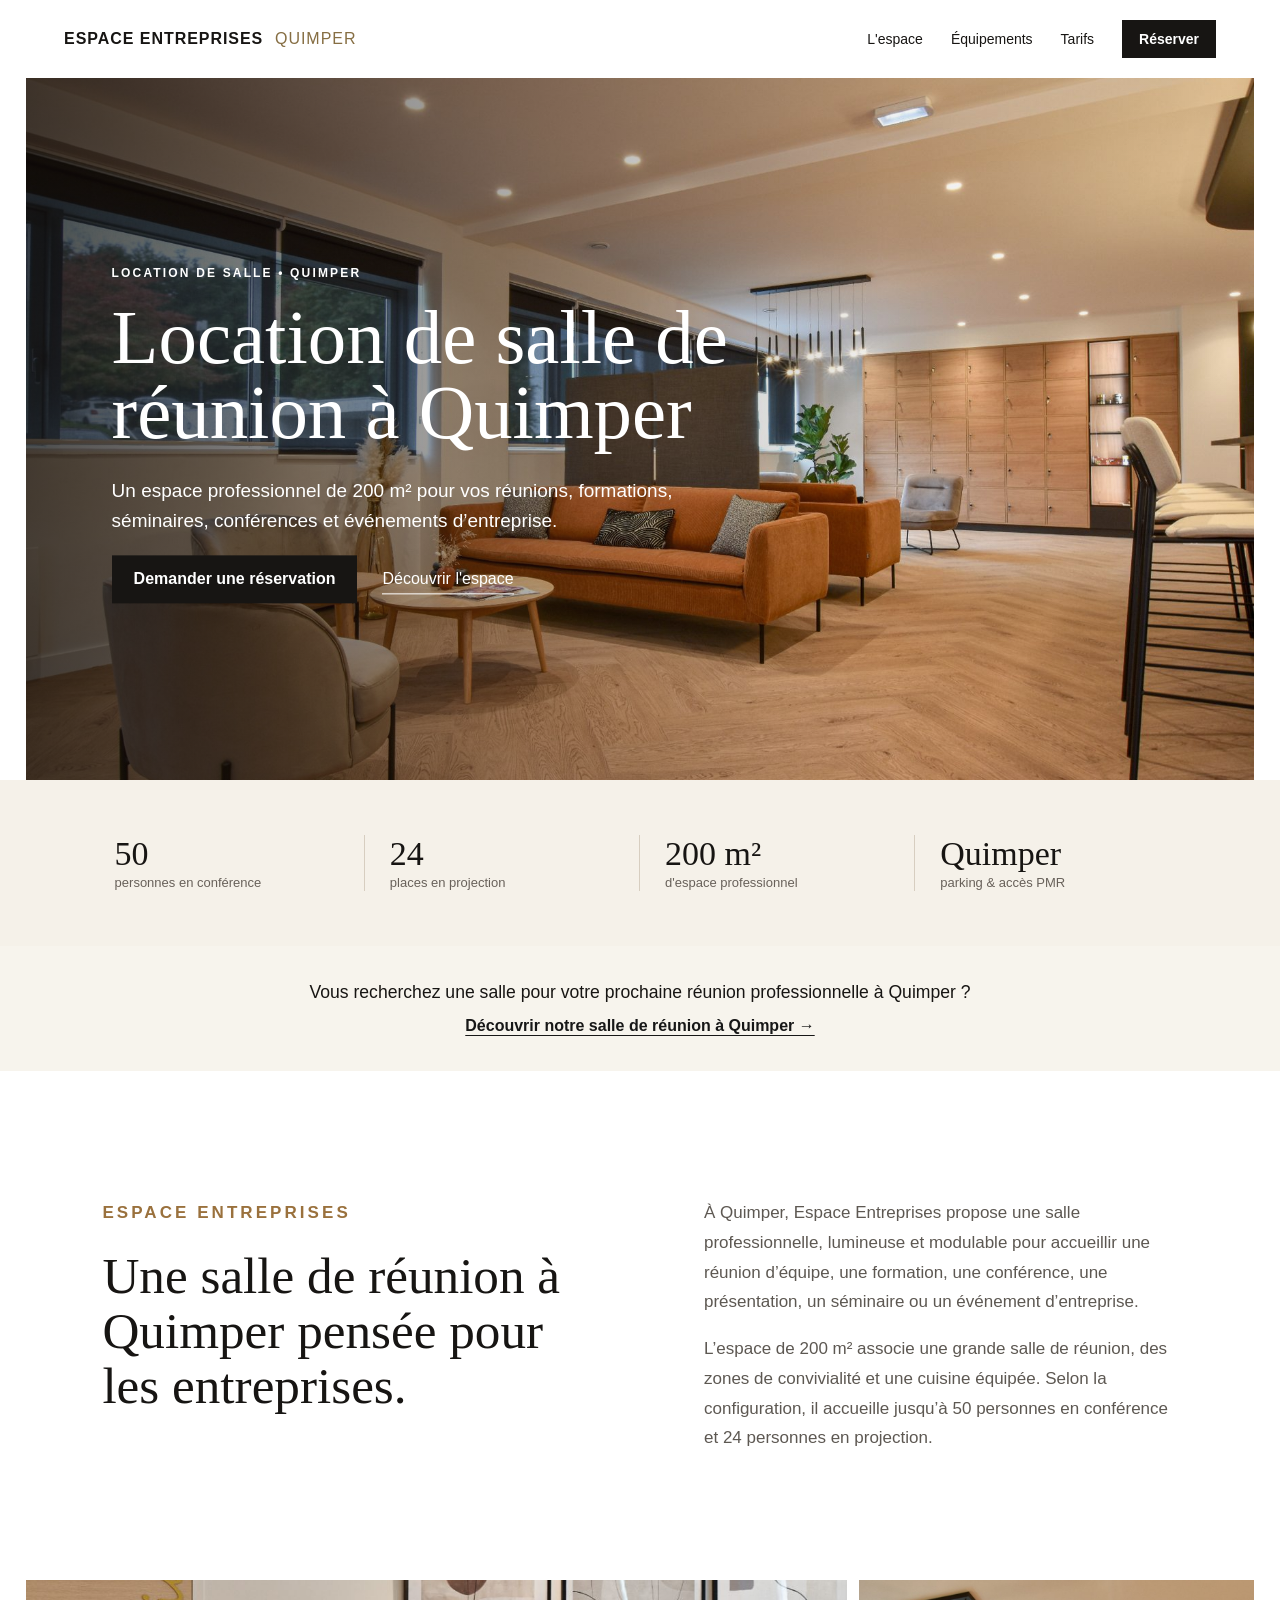
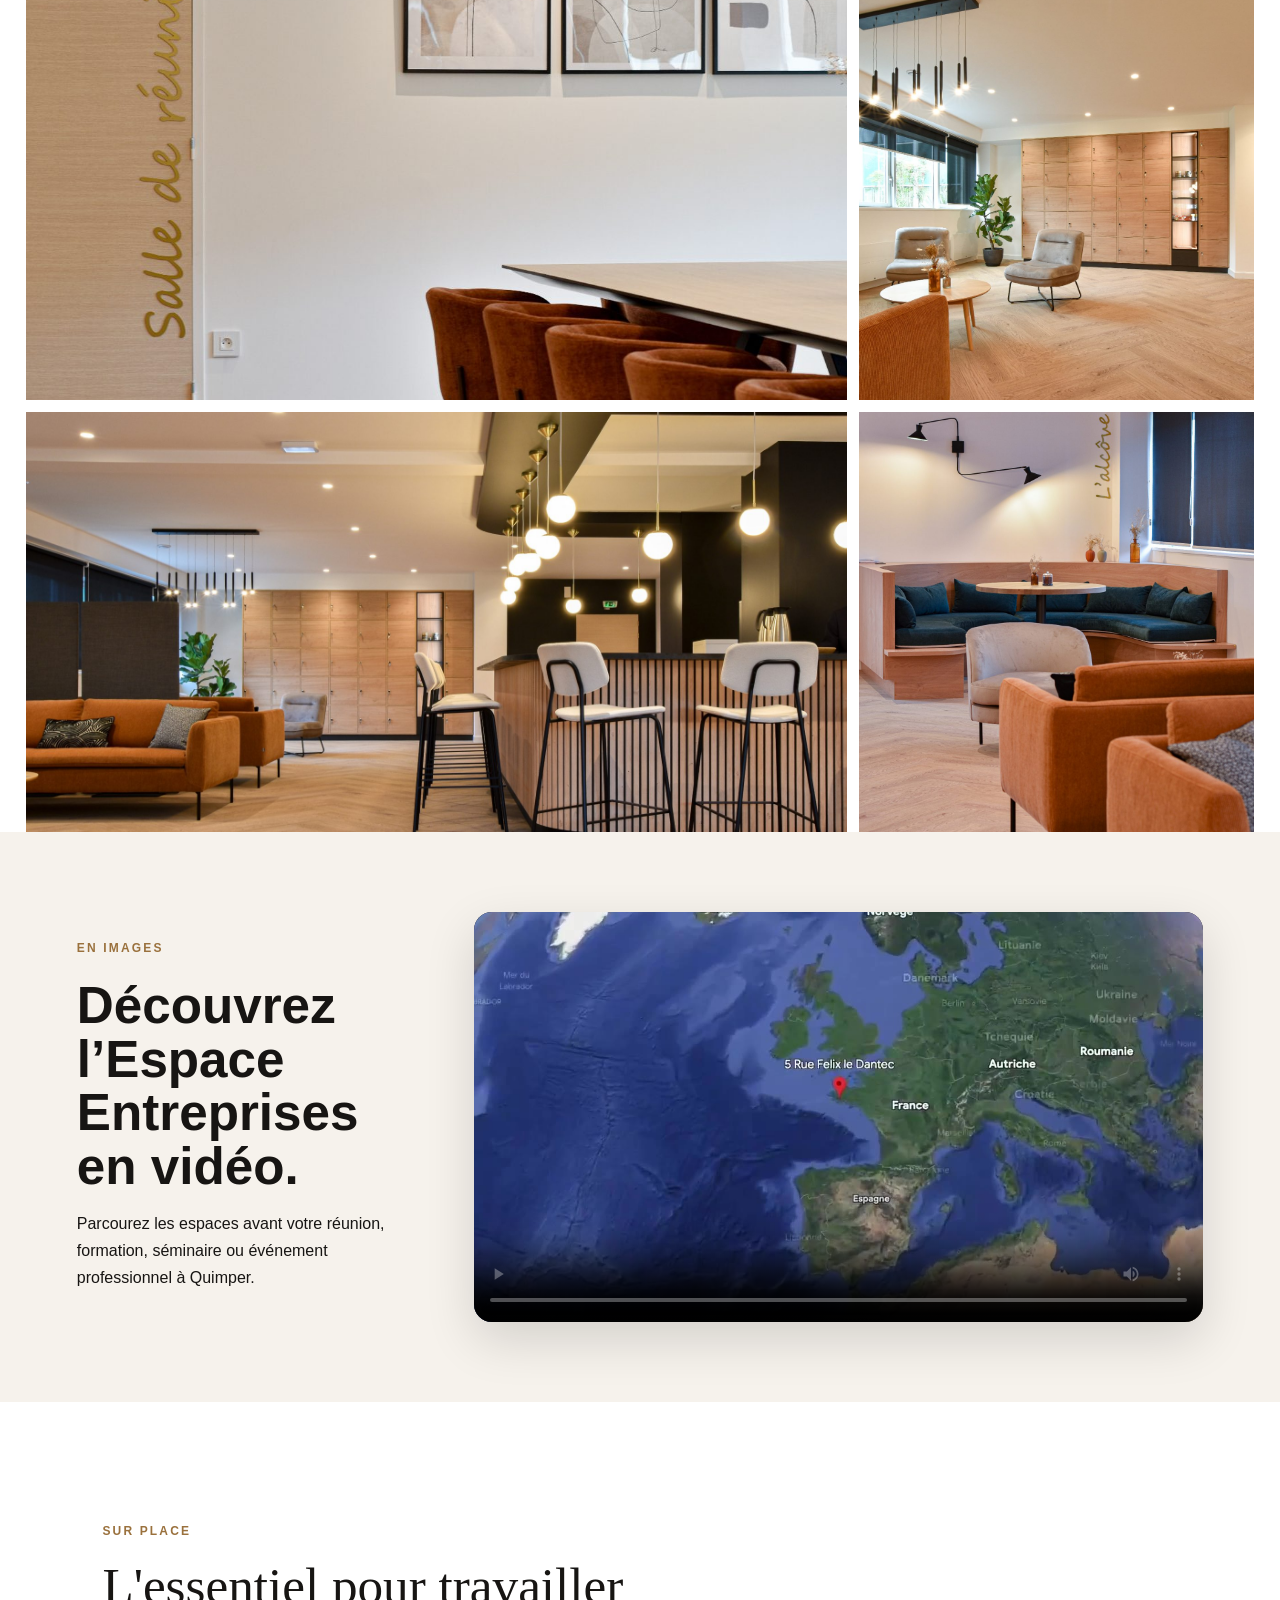
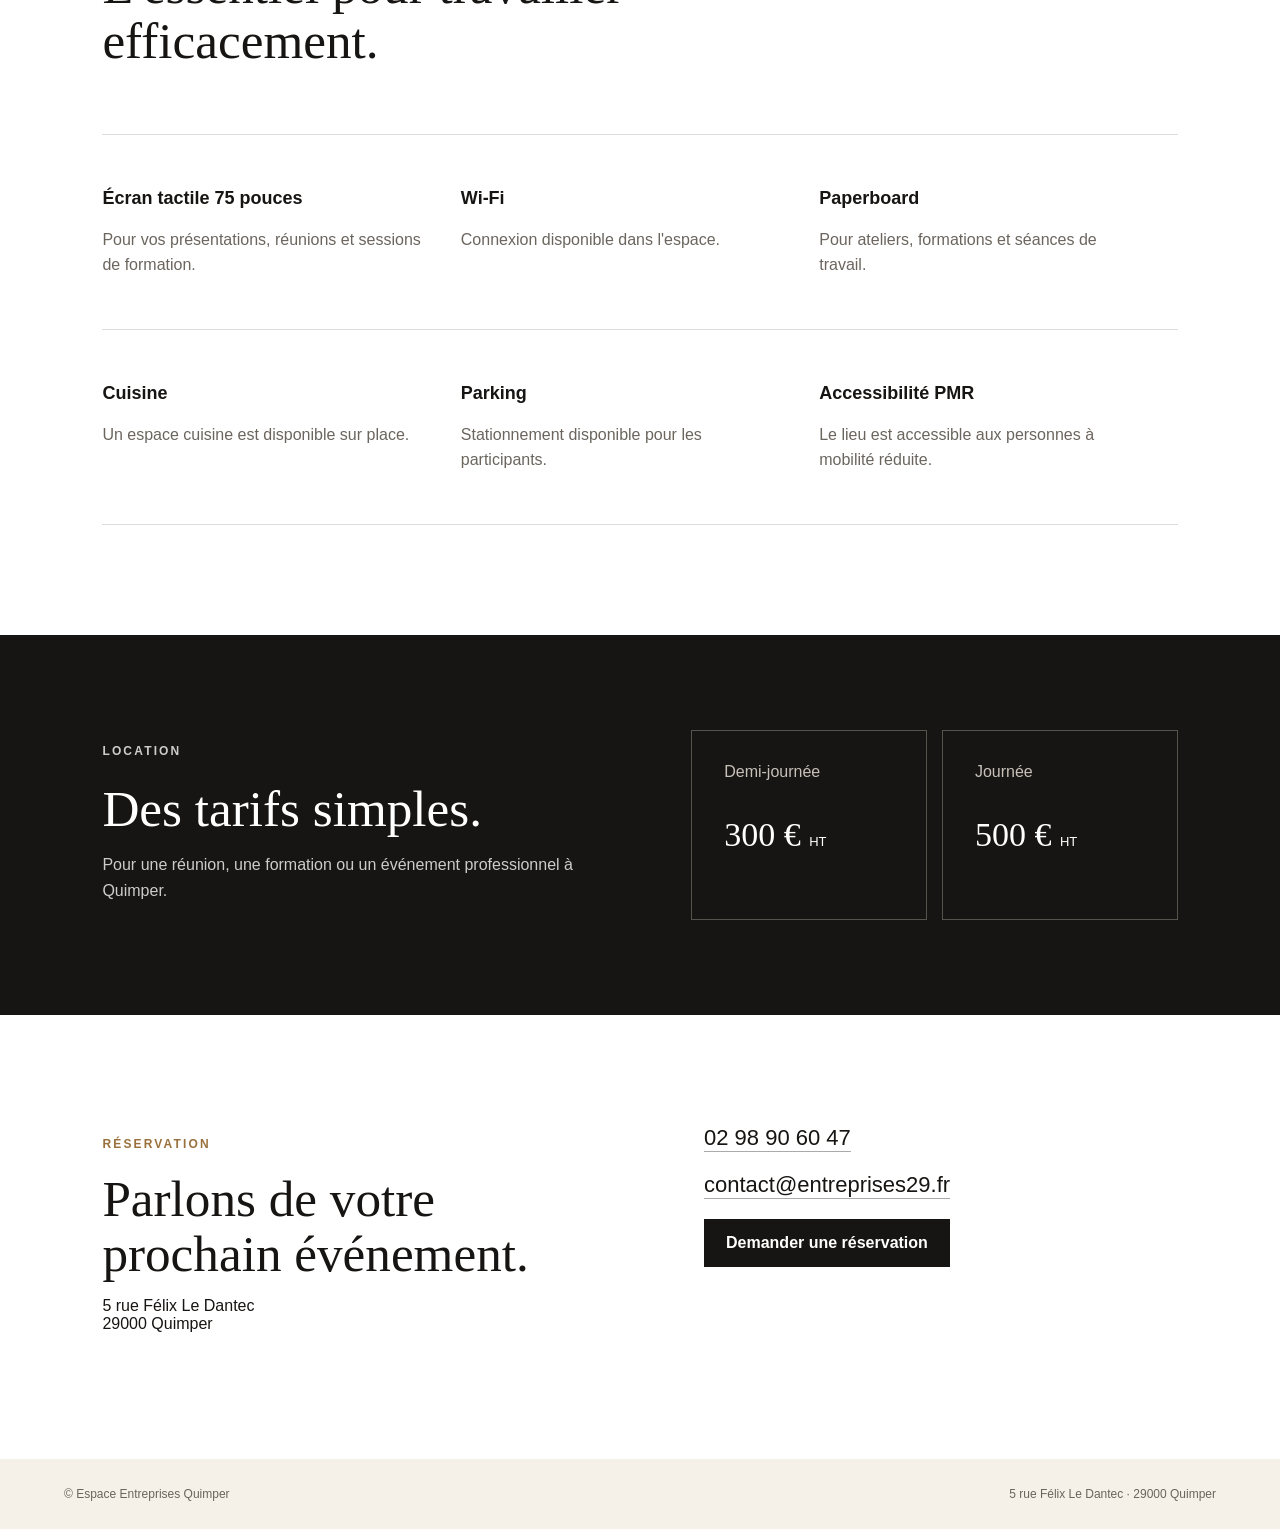
==== commit 1a237e93: "Add files via upload" ====
--- a/index.html
+++ b/index.html
@@ -3,6 +3,7 @@
 <header><a class="brand" href="#">ESPACE ENTREPRISES <span>QUIMPER</span></a><nav><a href="#espace">L'espace</a><a href="#equipements">Équipements</a><a href="#tarifs">Tarifs</a><a class="cta small" href="mailto:contact@entreprises29.fr?subject=Demande%20de%20réservation%20-%20Espace%20Entreprises">Réserver</a></nav></header>
 <main><section class="hero"><img alt="Espace Entreprises à Quimper, espace professionnel pour réunions et séminaires" src="assets/images/espace-principal.jpg"/><div class="overlay"><p class="eyebrow">LOCATION DE SALLE • QUIMPER</p><h1>Location de salle de réunion à Quimper</h1><p>Un espace professionnel de 200 m² pour vos réunions, formations, séminaires, conférences et événements d’entreprise.</p><div><a class="cta" href="mailto:contact@entreprises29.fr?subject=Demande%20de%20réservation%20-%20Espace%20Entreprises">Demander une réservation</a><a class="ghost" href="#espace">Découvrir l'espace</a></div></div></section>
 <section class="facts"><div><strong>50</strong><span>personnes en conférence</span></div><div><strong>24</strong><span>places en projection</span></div><div><strong>200 m²</strong><span>d'espace professionnel</span></div><div><strong>Quimper</strong><span>parking &amp; accès PMR</span></div></section>
+<section class="seo-link" aria-label="Découvrir la location de salle de réunion" style="padding:36px 7%;background:#f7f4ed;text-align:center"><p style="margin:0 0 14px;font-size:1.1rem">Vous recherchez une salle pour votre prochaine réunion professionnelle à Quimper ?</p><a href="/salle-reunion-quimper.html" style="color:#171717;text-decoration:underline;text-underline-offset:4px;font-weight:700">Découvrir notre salle de réunion à Quimper →</a></section>
 <section class="intro" id="espace"><div><p class="eyebrow dark">ESPACE ENTREPRISES</p><h2>Une salle de réunion à Quimper pensée pour les entreprises.</h2></div><div><p>À Quimper, Espace Entreprises propose une salle professionnelle, lumineuse et modulable pour accueillir une réunion d’équipe, une formation, une conférence, une présentation, un séminaire ou un événement d’entreprise.</p><p>L’espace de 200 m² associe une grande salle de réunion, des zones de convivialité et une cuisine équipée. Selon la configuration, il accueille jusqu’à 50 personnes en conférence et 24 personnes en projection.</p></div></section>
 <section class="gallery"><img alt="Salle de réunion équipée à Quimper" src="assets/images/salle-reunion.jpg"/><img alt="Espace détente de l'Espace Entreprises Quimper" src="assets/images/espace-detente.jpg"/><img alt="Espace bar et convivialité" src="assets/images/bar.jpg"/><img alt="Alcôve de travail et d'échange" src="assets/images/alcove.jpg"/></section>
 <section class="video-section"><div class="video-copy"><p class="eyebrow dark">EN IMAGES</p><h2>Découvrez l’Espace Entreprises en vidéo.</h2><p>Parcourez les espaces avant votre réunion, formation, séminaire ou événement professionnel à Quimper.</p></div><div class="video-wrap"><video controls="" playsinline="" poster="assets/images/video-poster.jpg" preload="metadata"><source src="assets/video-espace-entreprises-quimper.mp4" type="video/mp4"/>Votre navigateur ne permet pas la lecture de cette vidéo.</video></div></section>
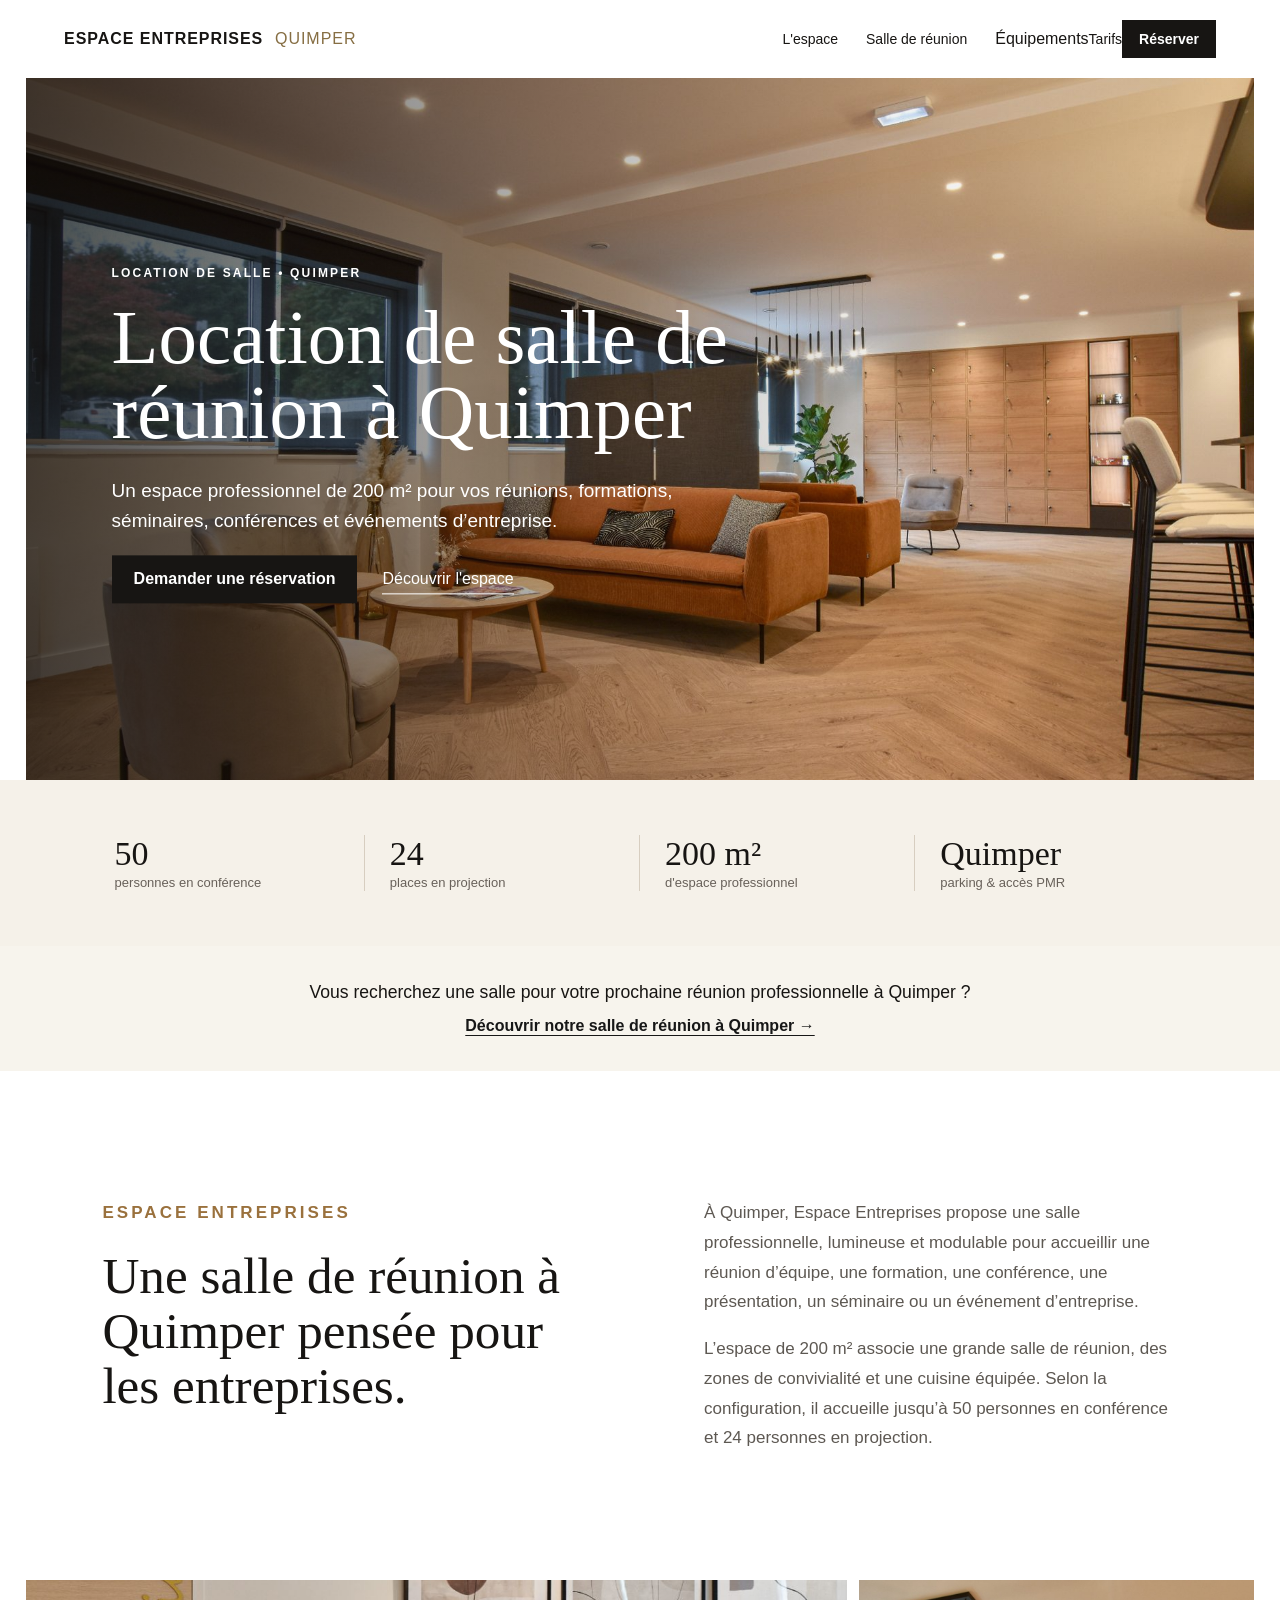
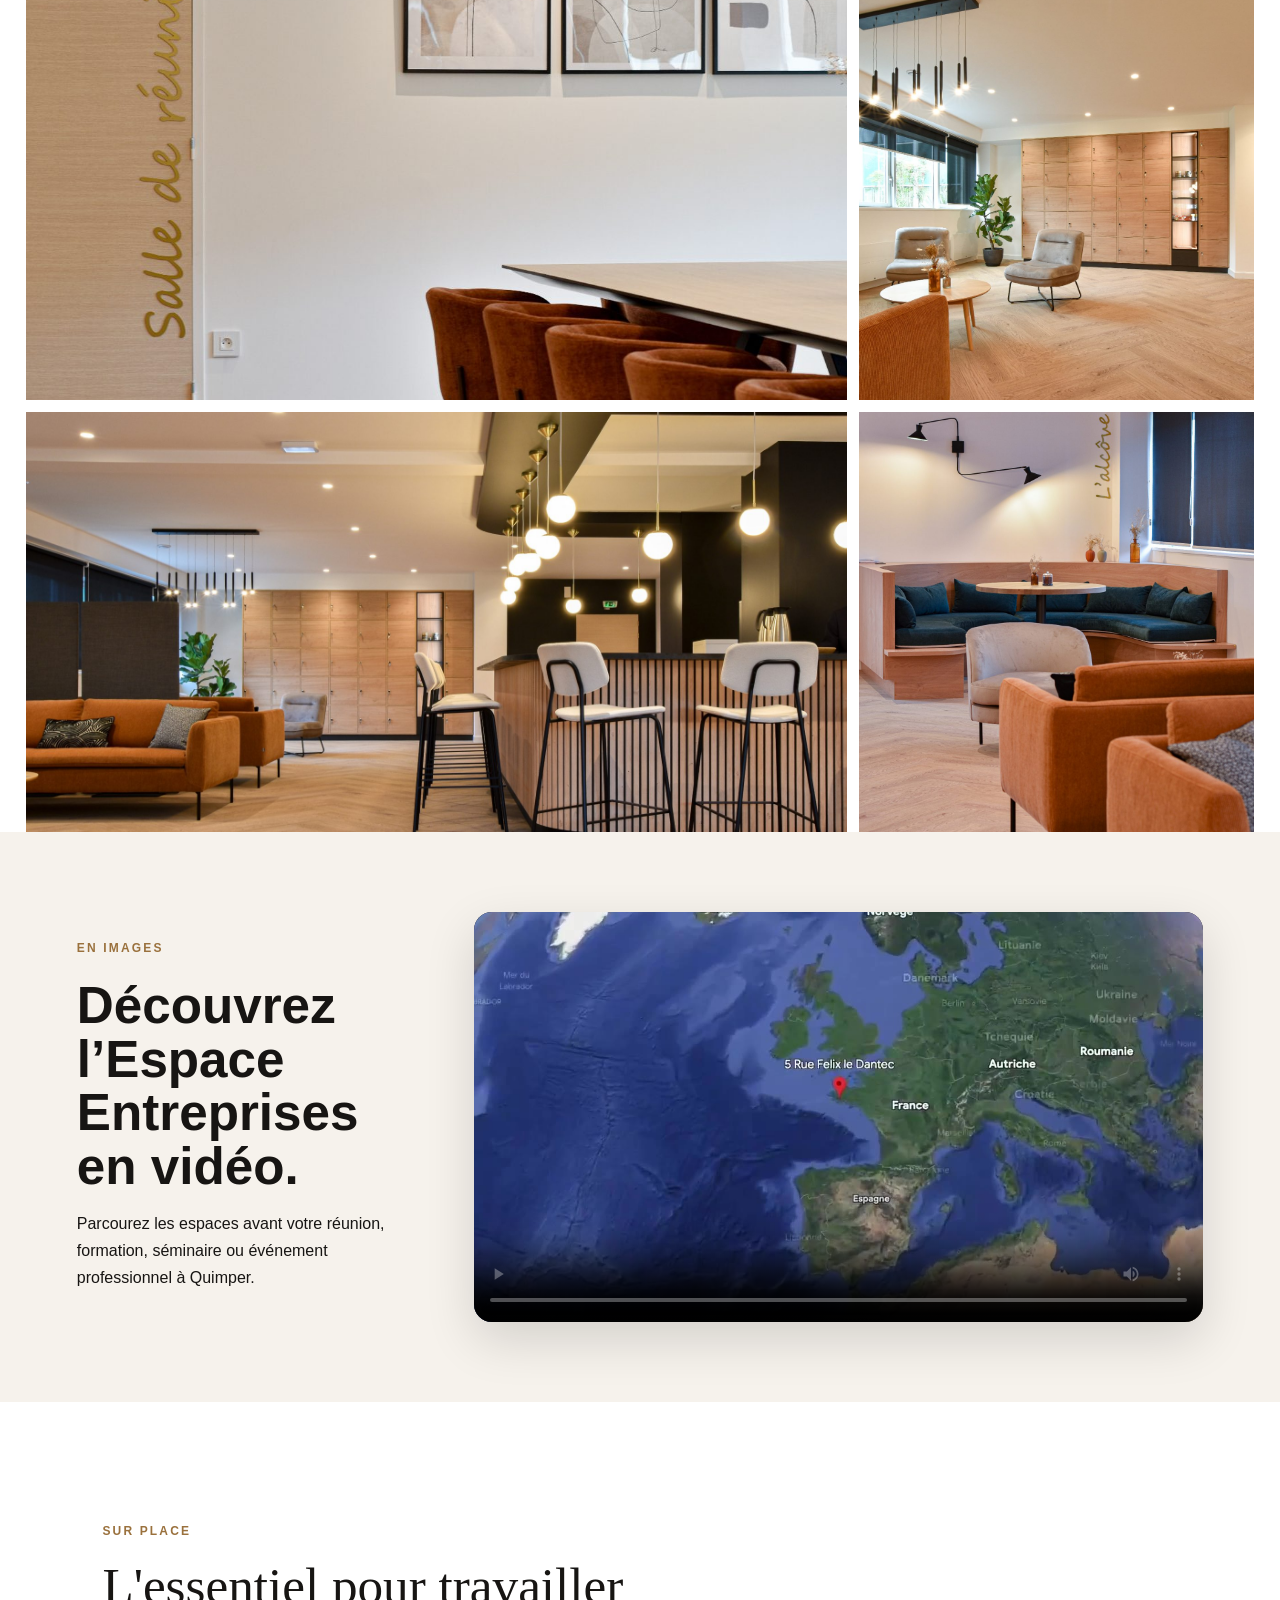
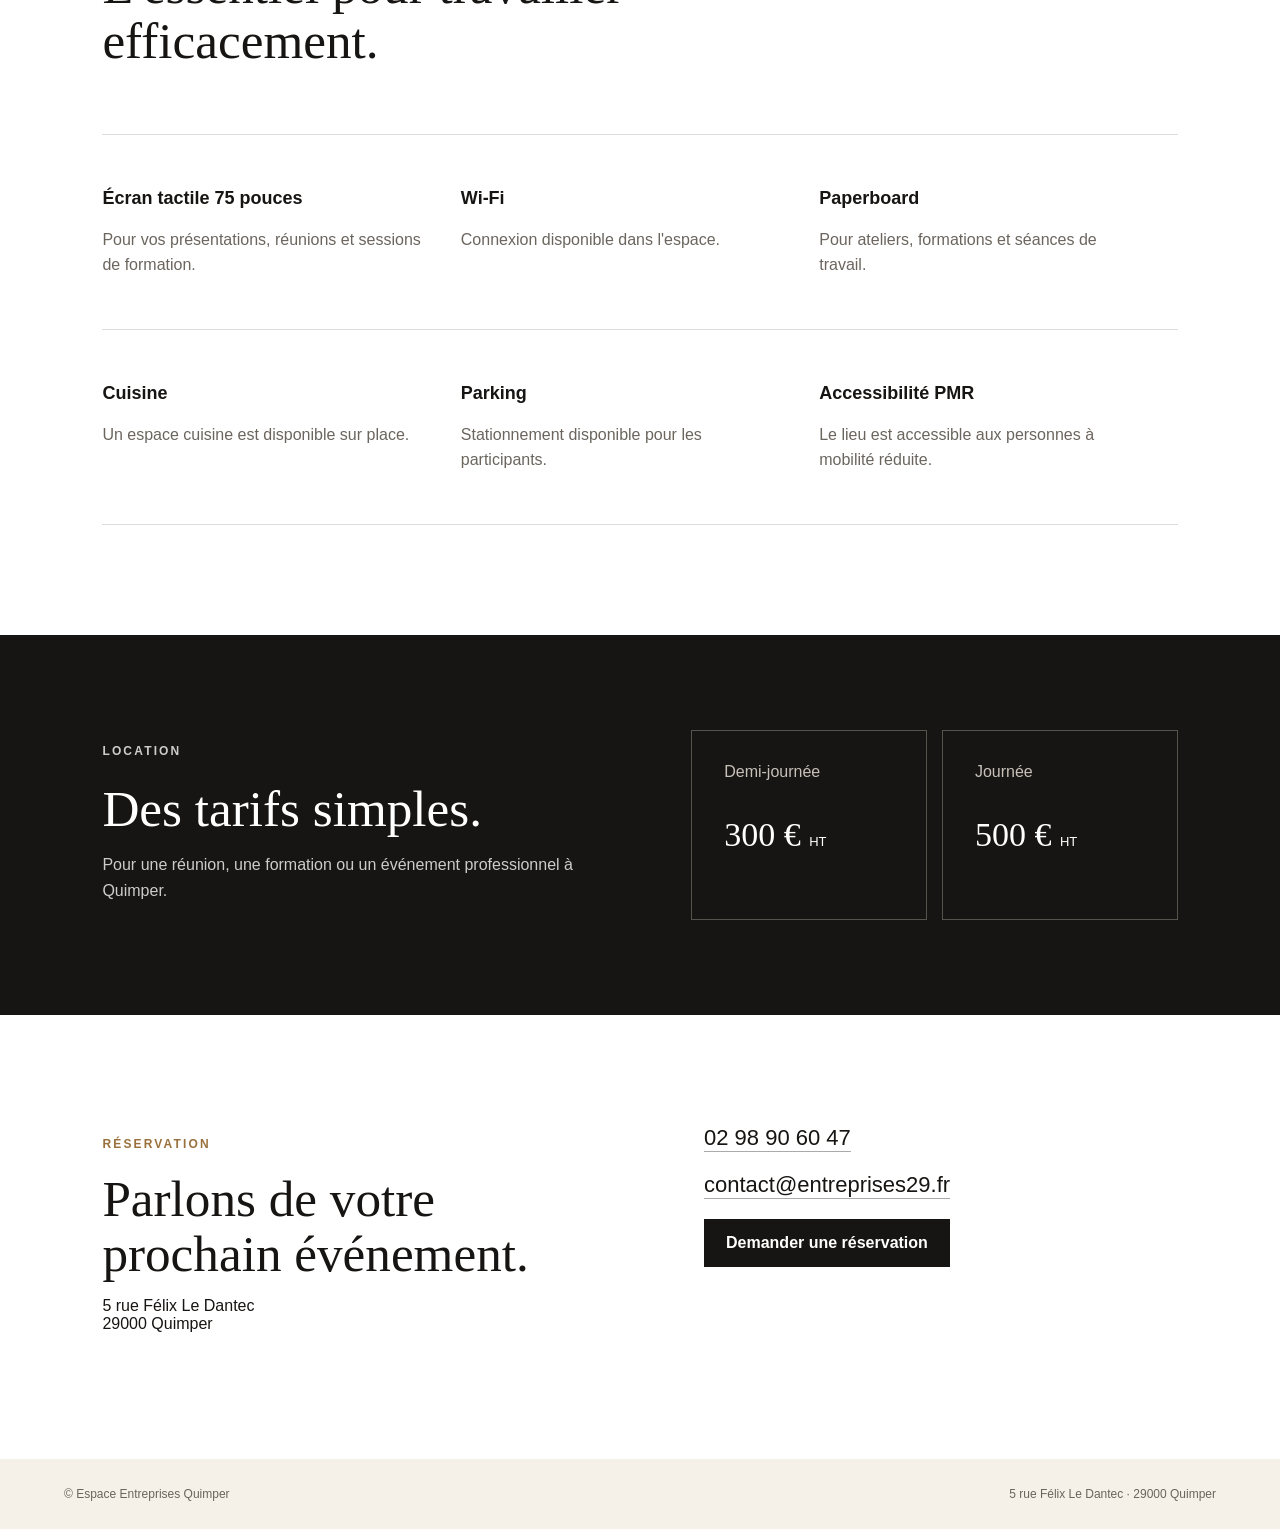
==== commit c1792b58: "Fix header links and improve navigation structure" ====
--- a/index.html
+++ b/index.html
@@ -1,6 +1,6 @@
 <!DOCTYPE html>
 <html lang="fr"><head><meta charset="utf-8"/><meta content="width=device-width,initial-scale=1" name="viewport"/><title>Location salle de réunion à Quimper | Espace Entreprises</title><meta content="Location de salle de réunion à Quimper pour réunions, formations, séminaires et événements professionnels. Jusqu’à 50 personnes, parking et accès PMR." name="description"/><link href="https://espace-entreprises-quimper.fr/" rel="canonical"/><link href="assets/style.css" rel="stylesheet"/><script type="application/ld+json">{"@context":"https://schema.org","@type":"LocalBusiness","name":"Espace Entreprises Quimper","url":"https://espace-entreprises-quimper.fr/","telephone":"+33298906047","email":"contact@entreprises29.fr","address":{"@type":"PostalAddress","streetAddress":"5 rue Félix Le Dantec","postalCode":"29000","addressLocality":"Quimper","addressCountry":"FR"},"description":"Location d’une salle de réunion à Quimper pour réunions, formations, séminaires, conférences et événements professionnels. Espace de 200 m² pouvant accueillir jusqu’à 50 personnes.","image":"https://espace-entreprises-quimper.fr/assets/images/espace-principal.jpg","priceRange":"300 € HT la demi-journée – 500 € HT la journée"}</script></head><body>
-<header><a class="brand" href="#">ESPACE ENTREPRISES <span>QUIMPER</span></a><nav><a href="#espace">L'espace</a><a href="#equipements">Équipements</a><a href="#tarifs">Tarifs</a><a class="cta small" href="mailto:contact@entreprises29.fr?subject=Demande%20de%20réservation%20-%20Espace%20Entreprises">Réserver</a></nav></header>
+<header><a class="brand" href="#">ESPACE ENTREPRISES <span>QUIMPER</span></a><nav><a href="#espace">L'espace</a><a href="salle-reunion-quimper.html">Salle de réunion</a><a"#equipements">Équipements</a><a href="#tarifs">Tarifs</a><a class="cta small" href="mailto:contact@entreprises29.fr?subject=Demande%20de%20réservation%20-%20Espace%20Entreprises">Réserver</a></nav></header>
 <main><section class="hero"><img alt="Espace Entreprises à Quimper, espace professionnel pour réunions et séminaires" src="assets/images/espace-principal.jpg"/><div class="overlay"><p class="eyebrow">LOCATION DE SALLE • QUIMPER</p><h1>Location de salle de réunion à Quimper</h1><p>Un espace professionnel de 200 m² pour vos réunions, formations, séminaires, conférences et événements d’entreprise.</p><div><a class="cta" href="mailto:contact@entreprises29.fr?subject=Demande%20de%20réservation%20-%20Espace%20Entreprises">Demander une réservation</a><a class="ghost" href="#espace">Découvrir l'espace</a></div></div></section>
 <section class="facts"><div><strong>50</strong><span>personnes en conférence</span></div><div><strong>24</strong><span>places en projection</span></div><div><strong>200 m²</strong><span>d'espace professionnel</span></div><div><strong>Quimper</strong><span>parking &amp; accès PMR</span></div></section>
 <section class="seo-link" aria-label="Découvrir la location de salle de réunion" style="padding:36px 7%;background:#f7f4ed;text-align:center"><p style="margin:0 0 14px;font-size:1.1rem">Vous recherchez une salle pour votre prochaine réunion professionnelle à Quimper ?</p><a href="/salle-reunion-quimper.html" style="color:#171717;text-decoration:underline;text-underline-offset:4px;font-weight:700">Découvrir notre salle de réunion à Quimper →</a></section>
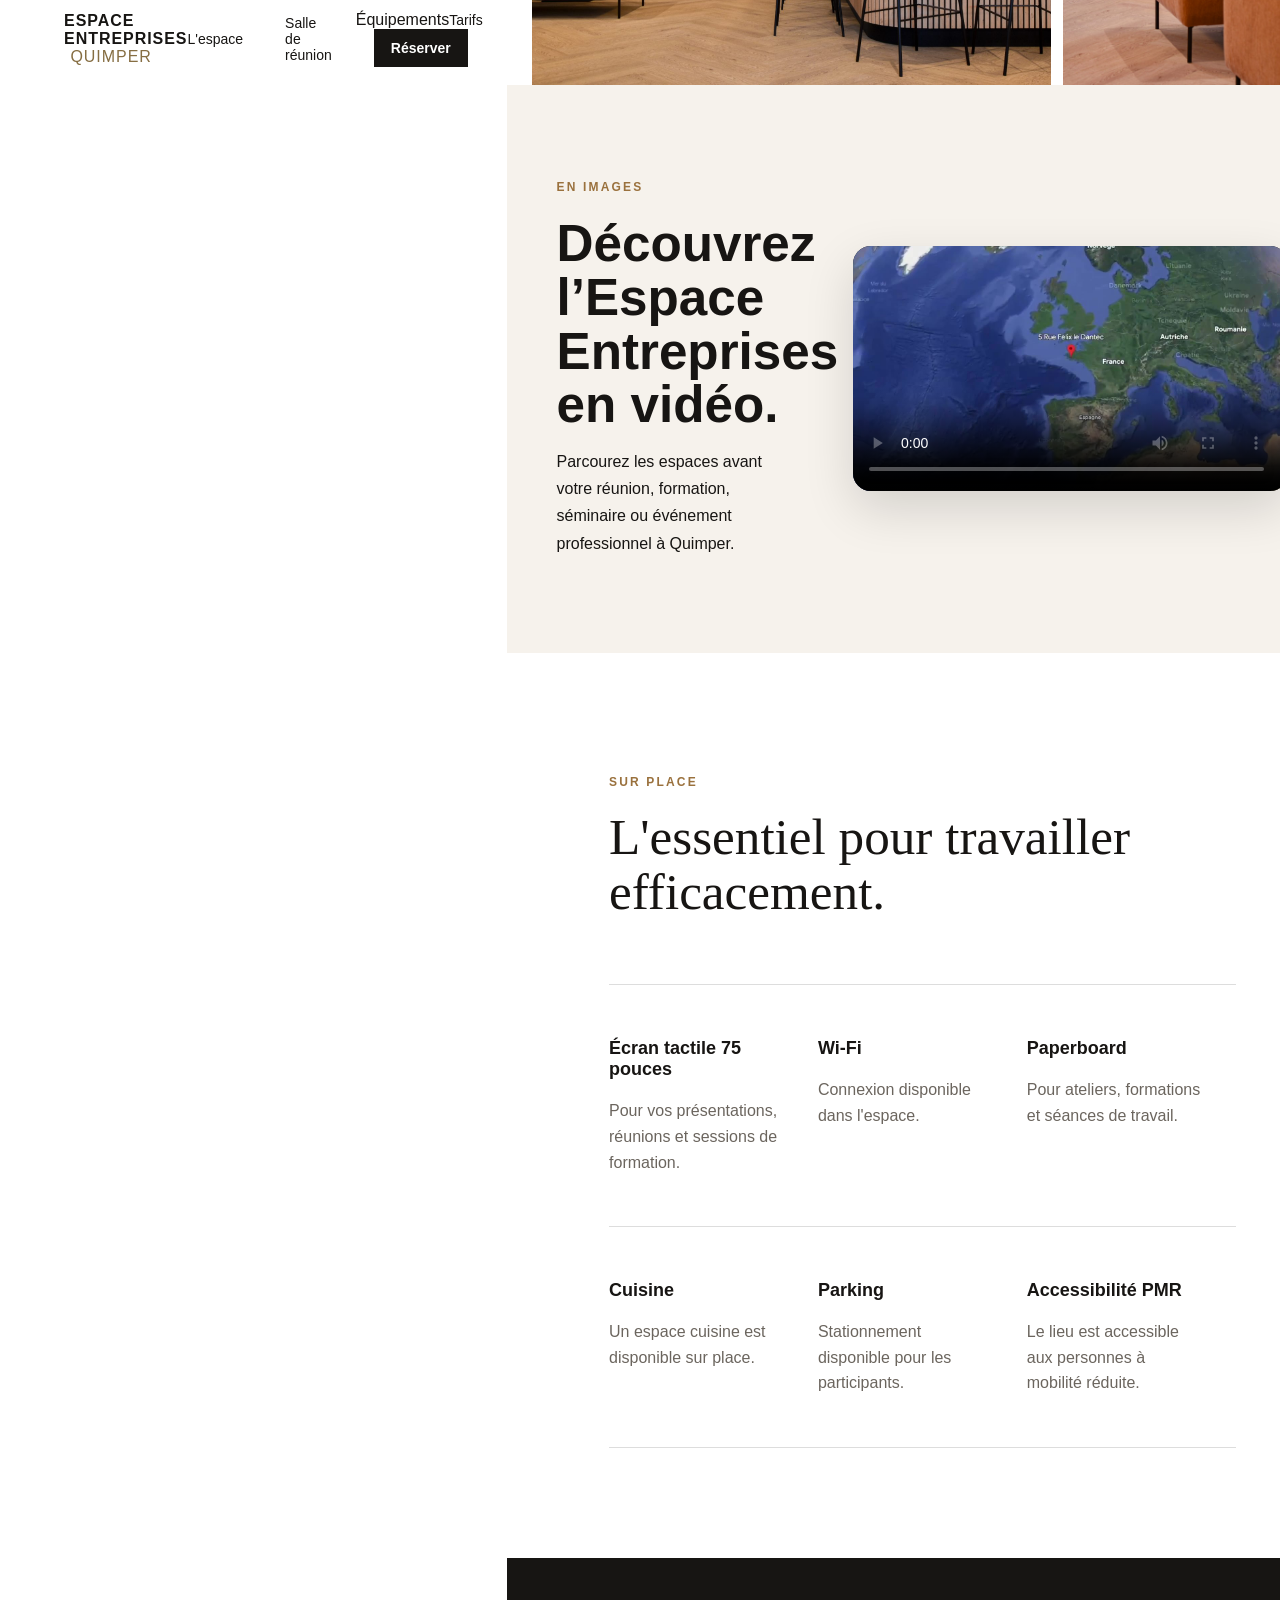
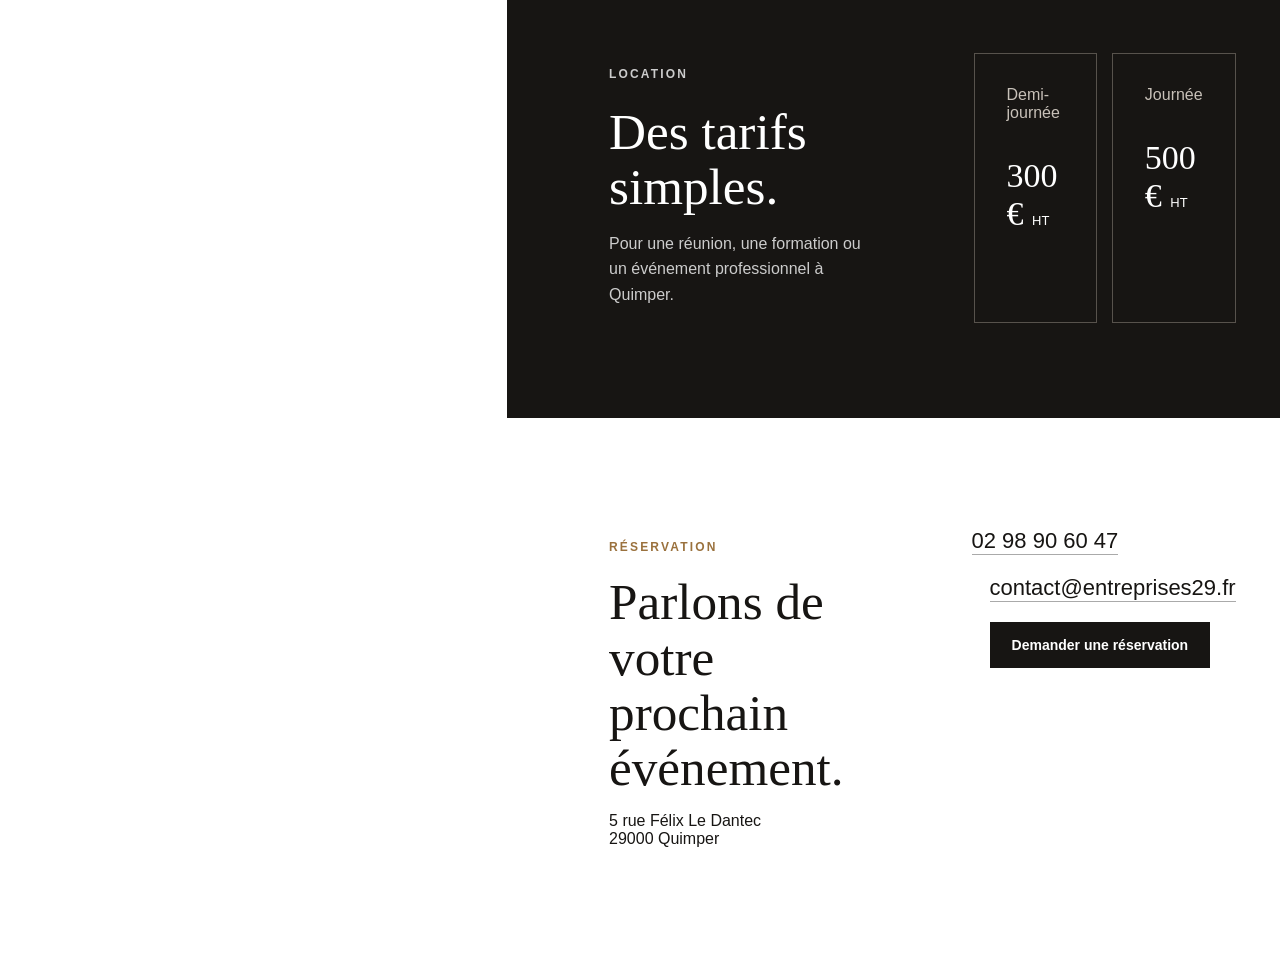
==== commit 5a34a9d5: "Update index.html" ====
--- a/index.html
+++ b/index.html
@@ -1,6 +1,6 @@
 <!DOCTYPE html>
 <html lang="fr"><head><meta charset="utf-8"/><meta content="width=device-width,initial-scale=1" name="viewport"/><title>Location salle de réunion à Quimper | Espace Entreprises</title><meta content="Location de salle de réunion à Quimper pour réunions, formations, séminaires et événements professionnels. Jusqu’à 50 personnes, parking et accès PMR." name="description"/><link href="https://espace-entreprises-quimper.fr/" rel="canonical"/><link href="assets/style.css" rel="stylesheet"/><script type="application/ld+json">{"@context":"https://schema.org","@type":"LocalBusiness","name":"Espace Entreprises Quimper","url":"https://espace-entreprises-quimper.fr/","telephone":"+33298906047","email":"contact@entreprises29.fr","address":{"@type":"PostalAddress","streetAddress":"5 rue Félix Le Dantec","postalCode":"29000","addressLocality":"Quimper","addressCountry":"FR"},"description":"Location d’une salle de réunion à Quimper pour réunions, formations, séminaires, conférences et événements professionnels. Espace de 200 m² pouvant accueillir jusqu’à 50 personnes.","image":"https://espace-entreprises-quimper.fr/assets/images/espace-principal.jpg","priceRange":"300 € HT la demi-journée – 500 € HT la journée"}</script></head><body>
-<header><a class="brand" href="#">ESPACE ENTREPRISES <span>QUIMPER</span></a><nav><a href="#espace">L'espace</a><a href="salle-reunion-quimper.html">Salle de réunion</a><a"#equipements">Équipements</a><a href="#tarifs">Tarifs</a><a class="cta small" href="mailto:contact@entreprises29.fr?subject=Demande%20de%20réservation%20-%20Espace%20Entreprises">Réserver</a></nav></header>
+<header><a class="brand" href="#">ESPACE ENTREPRISES <span>QUIMPER</span></a><nav></a><nav><a href="#espace">L'espace</a><a href="salle-reunion-quimper.html">Salle de réunion</a><a"#equipements">Équipements</a><a href="#tarifs">Tarifs</a><a class="cta small" href="mailto:contact@entreprises29.fr?subject=Demande%20de%20réservation%20-%20Espace%20Entreprises">Réserver</a></nav>
 <main><section class="hero"><img alt="Espace Entreprises à Quimper, espace professionnel pour réunions et séminaires" src="assets/images/espace-principal.jpg"/><div class="overlay"><p class="eyebrow">LOCATION DE SALLE • QUIMPER</p><h1>Location de salle de réunion à Quimper</h1><p>Un espace professionnel de 200 m² pour vos réunions, formations, séminaires, conférences et événements d’entreprise.</p><div><a class="cta" href="mailto:contact@entreprises29.fr?subject=Demande%20de%20réservation%20-%20Espace%20Entreprises">Demander une réservation</a><a class="ghost" href="#espace">Découvrir l'espace</a></div></div></section>
 <section class="facts"><div><strong>50</strong><span>personnes en conférence</span></div><div><strong>24</strong><span>places en projection</span></div><div><strong>200 m²</strong><span>d'espace professionnel</span></div><div><strong>Quimper</strong><span>parking &amp; accès PMR</span></div></section>
 <section class="seo-link" aria-label="Découvrir la location de salle de réunion" style="padding:36px 7%;background:#f7f4ed;text-align:center"><p style="margin:0 0 14px;font-size:1.1rem">Vous recherchez une salle pour votre prochaine réunion professionnelle à Quimper ?</p><a href="/salle-reunion-quimper.html" style="color:#171717;text-decoration:underline;text-underline-offset:4px;font-weight:700">Découvrir notre salle de réunion à Quimper →</a></section>
--- a/assets/style.css
+++ b/assets/style.css
@@ -1,3 +1,12 @@
 :root{--ink:#171513;--cream:#f5f1e9;--copper:#a95428;--gold:#b79445;--white:#fff}*{box-sizing:border-box}html{scroll-behavior:smooth}body{margin:0;font-family:Arial,Helvetica,sans-serif;color:var(--ink);background:#fff}header{height:78px;display:flex;align-items:center;justify-content:space-between;padding:0 5vw;position:relative;z-index:3;background:#fff}.brand{font-weight:800;letter-spacing:.06em;text-decoration:none;color:var(--ink)}.brand span{font-weight:400;color:#866e43;margin-left:.4rem}nav{display:flex;gap:28px;align-items:center}nav a{color:var(--ink);text-decoration:none;font-size:14px}.cta{display:inline-block;background:var(--ink);color:#fff!important;padding:15px 22px;text-decoration:none;font-weight:700}.cta.small{padding:11px 17px}.hero{height:78vh;min-height:590px;position:relative;margin:0 2vw;overflow:hidden}.hero>img{width:100%;height:100%;object-fit:cover}.hero:after{content:"";position:absolute;inset:0;background:linear-gradient(90deg,rgba(15,12,10,.72),rgba(15,12,10,.05) 70%)}.overlay{position:absolute;z-index:2;left:7%;top:50%;transform:translateY(-50%);max-width:720px;color:#fff}.eyebrow{font-size:12px;letter-spacing:.18em;font-weight:700;margin-bottom:20px}.eyebrow.dark{color:#9a713d}.overlay h1{font-family:Georgia,serif;font-size:clamp(45px,6vw,82px);line-height:.98;margin:0 0 25px;font-weight:400}.overlay>p:not(.eyebrow){font-size:19px;line-height:1.6;max-width:620px}.ghost{display:inline-block;color:#fff;margin-left:25px;text-decoration:none;border-bottom:1px solid #fff;padding-bottom:5px}.facts{display:grid;grid-template-columns:repeat(4,1fr);padding:55px 7vw;background:var(--cream)}.facts div{padding:0 25px;border-right:1px solid #d7cec0}.facts div:last-child{border:0}.facts strong{display:block;font-family:Georgia,serif;font-size:34px;font-weight:400}.facts span{font-size:13px;color:#68615a}.intro{display:grid;grid-template-columns:1fr 1fr;gap:10vw;padding:110px 8vw}.intro h2,.equipment h2,.pricing h2,.contact h2{font-family:Georgia,serif;font-weight:400;font-size:clamp(38px,4vw,58px);line-height:1.08;margin:0}.intro p{font-size:17px;line-height:1.75;color:#5d5852}.gallery{display:grid;grid-template-columns:1.35fr .65fr;grid-template-rows:420px 420px;gap:12px;padding:0 2vw}.gallery img{width:100%;height:100%;object-fit:cover}.gallery img:nth-child(3),.gallery img:nth-child(4){height:100%}.equipment{padding:110px 8vw}.equipment>h2{max-width:650px}.grid{display:grid;grid-template-columns:repeat(3,1fr);margin-top:65px;border-top:1px solid #ddd}.grid article{padding:35px 35px 35px 0;border-bottom:1px solid #ddd}.grid h3{font-size:18px}.grid p{color:#6b655e;line-height:1.6}.pricing{background:var(--ink);color:#fff;padding:95px 8vw;display:grid;grid-template-columns:1fr 1fr;gap:8vw}.pricing p{color:#ccc;line-height:1.6}.cards{display:grid;grid-template-columns:1fr 1fr;gap:15px}.cards div{border:1px solid #57524c;padding:32px}.cards span{display:block;color:#c8c1b9;margin-bottom:35px}.cards strong{font-family:Georgia,serif;font-size:34px;font-weight:400}.cards small{font-family:Arial;font-size:13px}.contact{padding:110px 8vw;display:grid;grid-template-columns:1fr 1fr;gap:10vw}.contactlinks{display:flex;flex-direction:column;align-items:flex-start;gap:20px}.contactlinks>a:not(.cta){font-size:22px;color:var(--ink);text-decoration:none;border-bottom:1px solid #aaa}footer{padding:28px 5vw;background:var(--cream);display:flex;justify-content:space-between;font-size:12px;color:#6a645d}@media(max-width:800px){header nav a:not(.cta){display:none}.brand span{display:block;margin:2px 0}.hero{height:72vh;margin:0}.overlay{left:7%;right:7%}.overlay h1{font-size:48px}.ghost{display:none}.facts{grid-template-columns:1fr 1fr;gap:30px}.facts div{border:0;padding:0}.intro,.pricing,.contact{grid-template-columns:1fr;padding:75px 7vw}.gallery{grid-template-columns:1fr;grid-template-rows:repeat(4,320px)}.grid{grid-template-columns:1fr 1fr}.cards{grid-template-columns:1fr}footer{gap:20px;flex-direction:column}}
 
 .video-section{padding:80px 6%;background:#f6f2ec;display:grid;grid-template-columns:minmax(240px,.75fr) minmax(0,1.6fr);gap:56px;align-items:center}.video-copy h2{margin:.4rem 0 1rem;font-size:clamp(2rem,4vw,3.5rem);line-height:1.05}.video-copy p{line-height:1.7}.video-wrap{border-radius:18px;overflow:hidden;background:#111;box-shadow:0 18px 50px rgba(0,0,0,.14)}.video-wrap video{width:100%;height:auto;display:block;aspect-ratio:16/9}@media(max-width:800px){.video-section{grid-template-columns:1fr;padding:56px 6%;gap:28px}}
+
+header nav {
+  display: flex;
+  align-items: center;
+  gap: 24px;
+}
+  header nav a + a {
+  margin-left: 18px !important;
+}
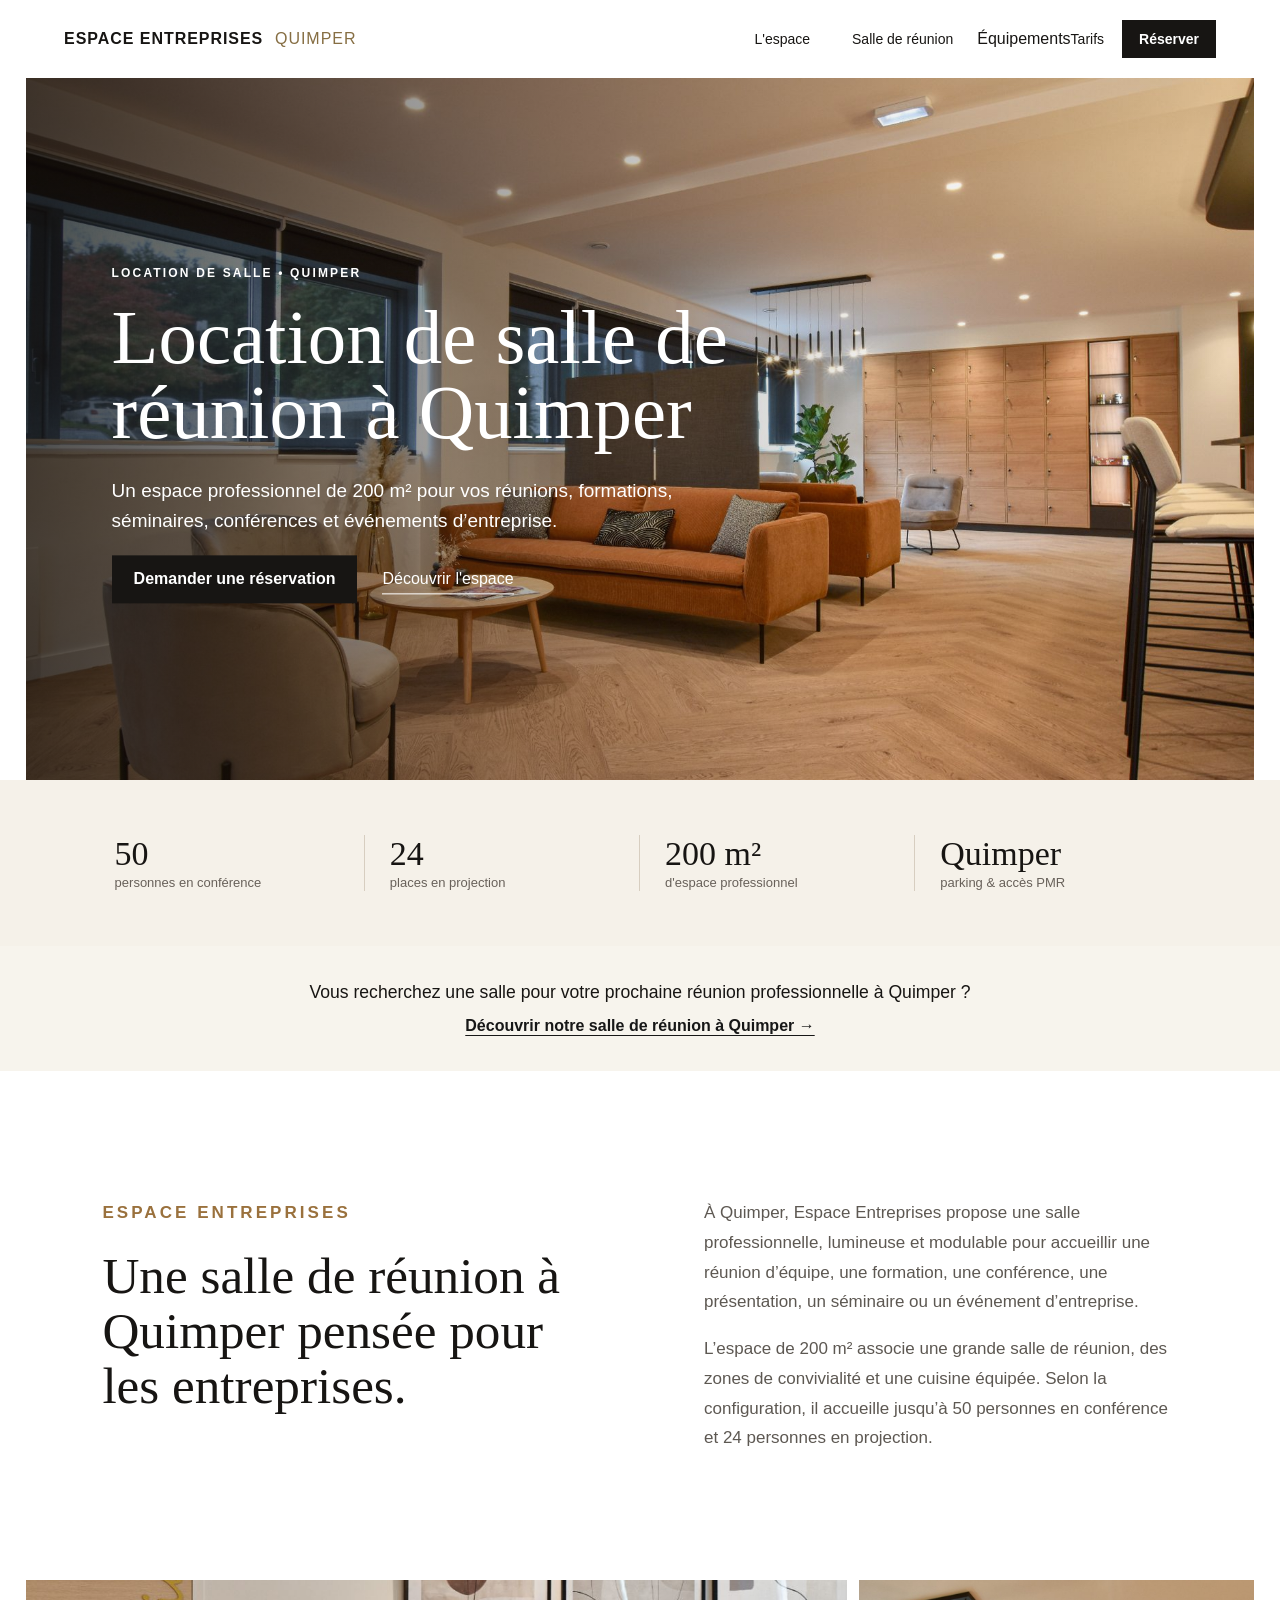
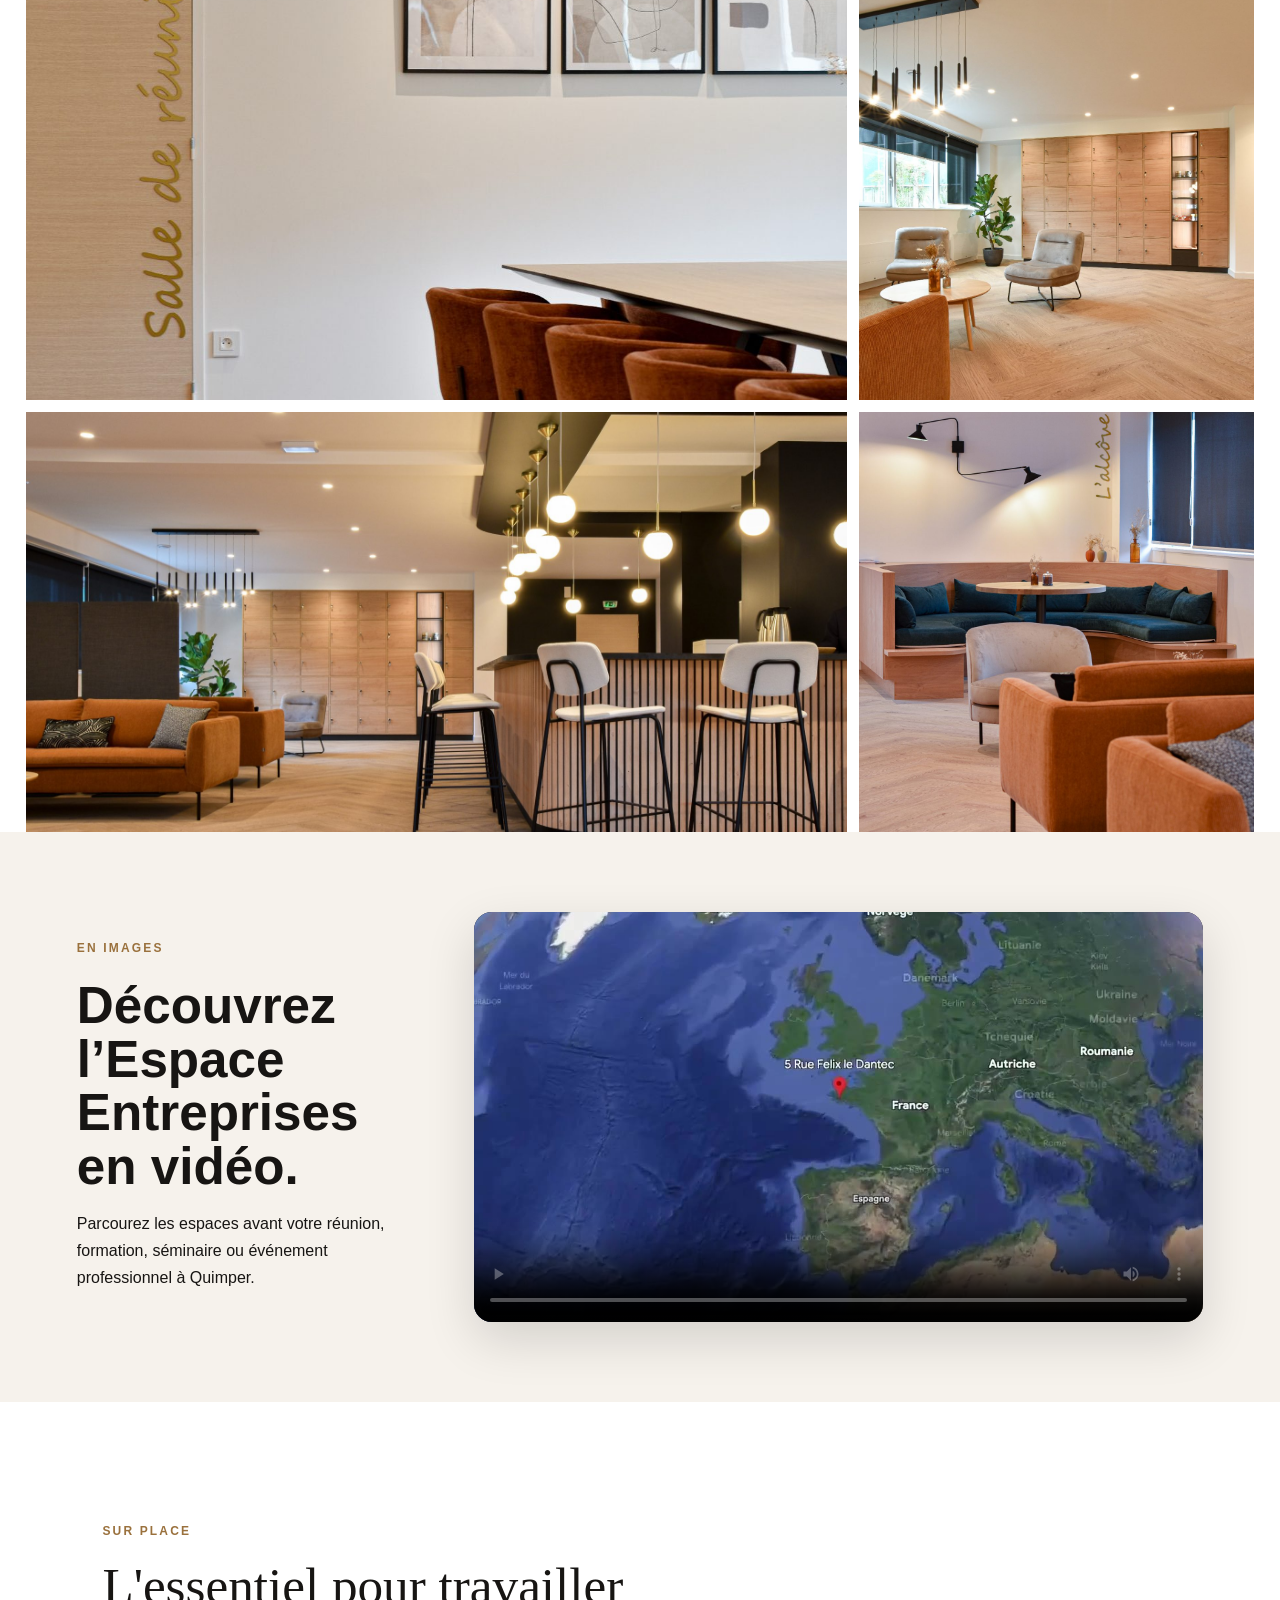
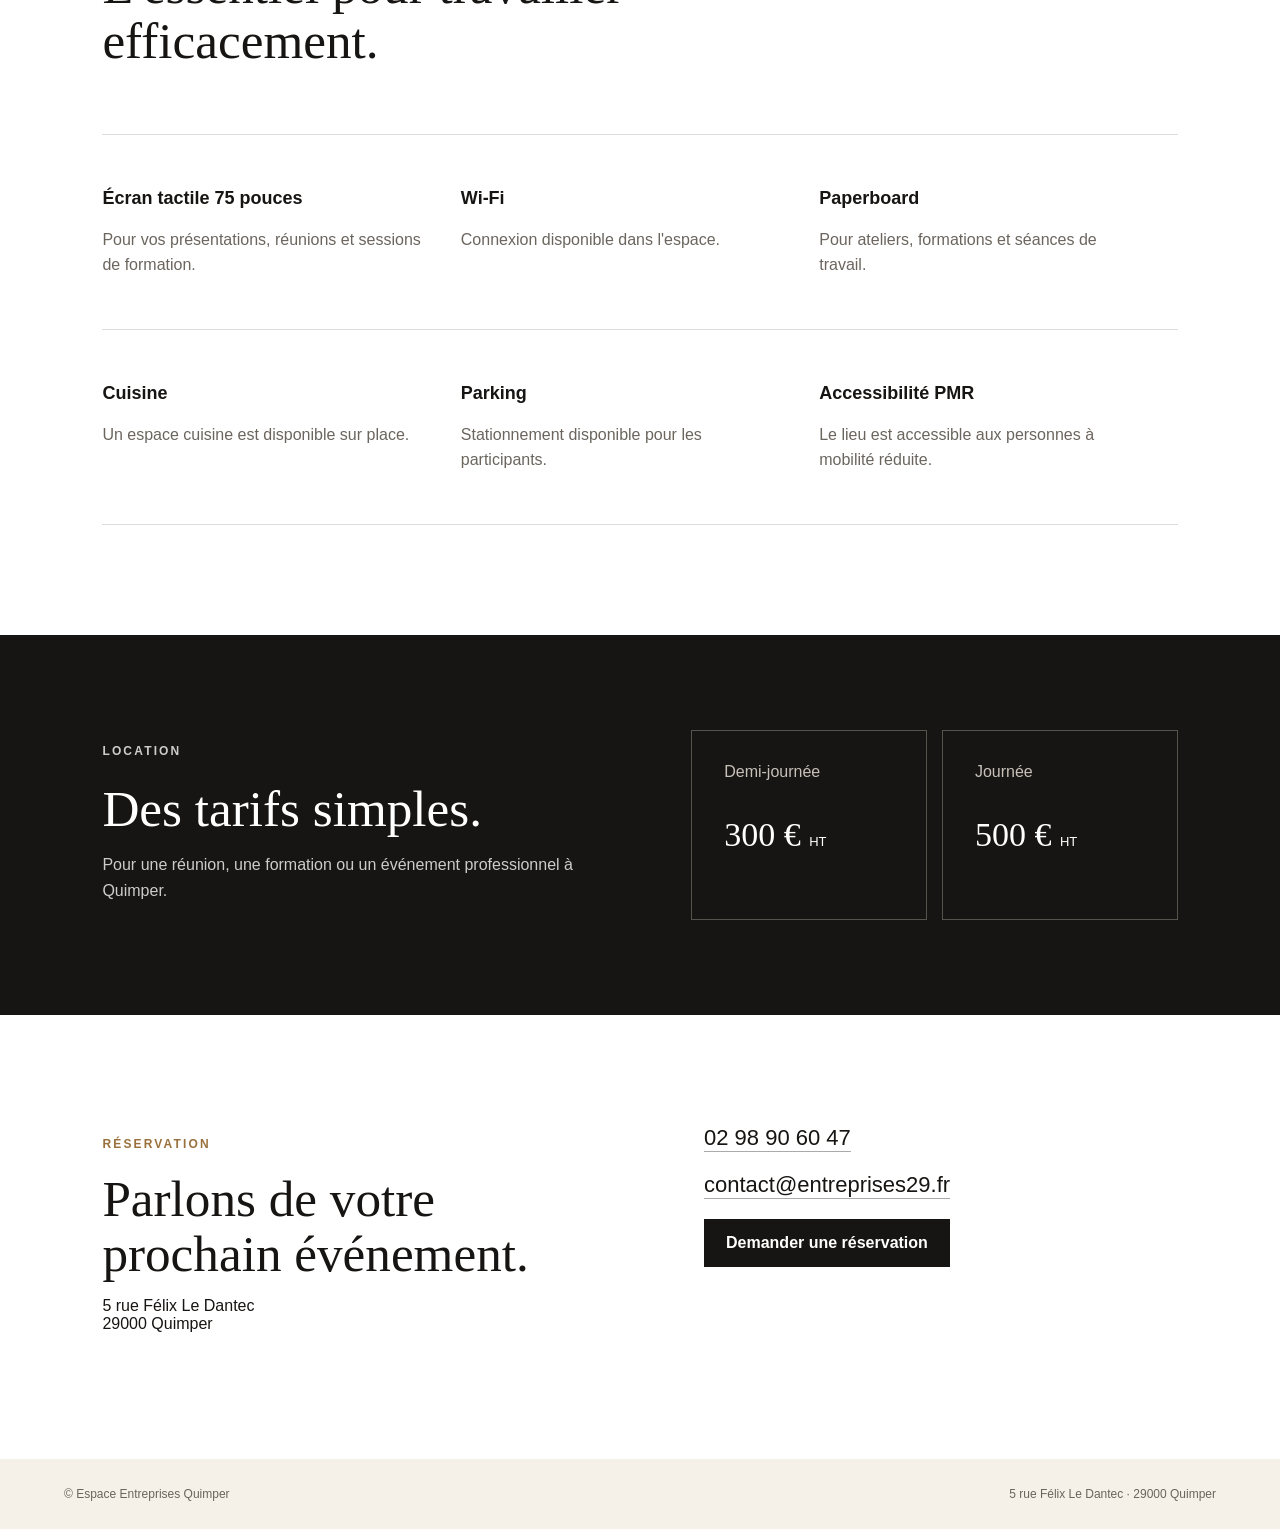
==== commit c1a35589: "Update index.html" ====
--- a/index.html
+++ b/index.html
@@ -1,6 +1,6 @@
 <!DOCTYPE html>
 <html lang="fr"><head><meta charset="utf-8"/><meta content="width=device-width,initial-scale=1" name="viewport"/><title>Location salle de réunion à Quimper | Espace Entreprises</title><meta content="Location de salle de réunion à Quimper pour réunions, formations, séminaires et événements professionnels. Jusqu’à 50 personnes, parking et accès PMR." name="description"/><link href="https://espace-entreprises-quimper.fr/" rel="canonical"/><link href="assets/style.css" rel="stylesheet"/><script type="application/ld+json">{"@context":"https://schema.org","@type":"LocalBusiness","name":"Espace Entreprises Quimper","url":"https://espace-entreprises-quimper.fr/","telephone":"+33298906047","email":"contact@entreprises29.fr","address":{"@type":"PostalAddress","streetAddress":"5 rue Félix Le Dantec","postalCode":"29000","addressLocality":"Quimper","addressCountry":"FR"},"description":"Location d’une salle de réunion à Quimper pour réunions, formations, séminaires, conférences et événements professionnels. Espace de 200 m² pouvant accueillir jusqu’à 50 personnes.","image":"https://espace-entreprises-quimper.fr/assets/images/espace-principal.jpg","priceRange":"300 € HT la demi-journée – 500 € HT la journée"}</script></head><body>
-<header><a class="brand" href="#">ESPACE ENTREPRISES <span>QUIMPER</span></a><nav></a><nav><a href="#espace">L'espace</a><a href="salle-reunion-quimper.html">Salle de réunion</a><a"#equipements">Équipements</a><a href="#tarifs">Tarifs</a><a class="cta small" href="mailto:contact@entreprises29.fr?subject=Demande%20de%20réservation%20-%20Espace%20Entreprises">Réserver</a></nav>
+<header><a class="brand" href="#">ESPACE ENTREPRISES <span>QUIMPER</span></a><nav><a href="#espace">L'espace</a><a href="salle-reunion-quimper.html">Salle de réunion</a><a"#equipements">Équipements</a><a href="#tarifs">Tarifs</a><a class="cta small" href="mailto:contact@entreprises29.fr?subject=Demande%20de%20réservation%20-%20Espace%20Entreprises">Réserver</a></nav></header>
 <main><section class="hero"><img alt="Espace Entreprises à Quimper, espace professionnel pour réunions et séminaires" src="assets/images/espace-principal.jpg"/><div class="overlay"><p class="eyebrow">LOCATION DE SALLE • QUIMPER</p><h1>Location de salle de réunion à Quimper</h1><p>Un espace professionnel de 200 m² pour vos réunions, formations, séminaires, conférences et événements d’entreprise.</p><div><a class="cta" href="mailto:contact@entreprises29.fr?subject=Demande%20de%20réservation%20-%20Espace%20Entreprises">Demander une réservation</a><a class="ghost" href="#espace">Découvrir l'espace</a></div></div></section>
 <section class="facts"><div><strong>50</strong><span>personnes en conférence</span></div><div><strong>24</strong><span>places en projection</span></div><div><strong>200 m²</strong><span>d'espace professionnel</span></div><div><strong>Quimper</strong><span>parking &amp; accès PMR</span></div></section>
 <section class="seo-link" aria-label="Découvrir la location de salle de réunion" style="padding:36px 7%;background:#f7f4ed;text-align:center"><p style="margin:0 0 14px;font-size:1.1rem">Vous recherchez une salle pour votre prochaine réunion professionnelle à Quimper ?</p><a href="/salle-reunion-quimper.html" style="color:#171717;text-decoration:underline;text-underline-offset:4px;font-weight:700">Découvrir notre salle de réunion à Quimper →</a></section>
@@ -11,3 +11,4 @@
 <section class="pricing" id="tarifs"><div><p class="eyebrow">LOCATION</p><h2>Des tarifs simples.</h2><p>Pour une réunion, une formation ou un événement professionnel à Quimper.</p></div><div class="cards"><div><span>Demi-journée</span><strong>300 € <small>HT</small></strong></div><div><span>Journée</span><strong>500 € <small>HT</small></strong></div></div></section>
 <section class="contact"><div><p class="eyebrow dark">RÉSERVATION</p><h2>Parlons de votre prochain événement.</h2><p>5 rue Félix Le Dantec<br/>29000 Quimper</p></div><div class="contactlinks"><a href="tel:+33298906047">02 98 90 60 47</a><a href="mailto:contact@entreprises29.fr">contact@entreprises29.fr</a><a class="cta" href="mailto:contact@entreprises29.fr?subject=Demande%20de%20réservation%20-%20Espace%20Entreprises">Demander une réservation</a></div></section></main>
 <footer><span>© Espace Entreprises Quimper</span><span>5 rue Félix Le Dantec · 29000 Quimper</span></footer></body></html>
+
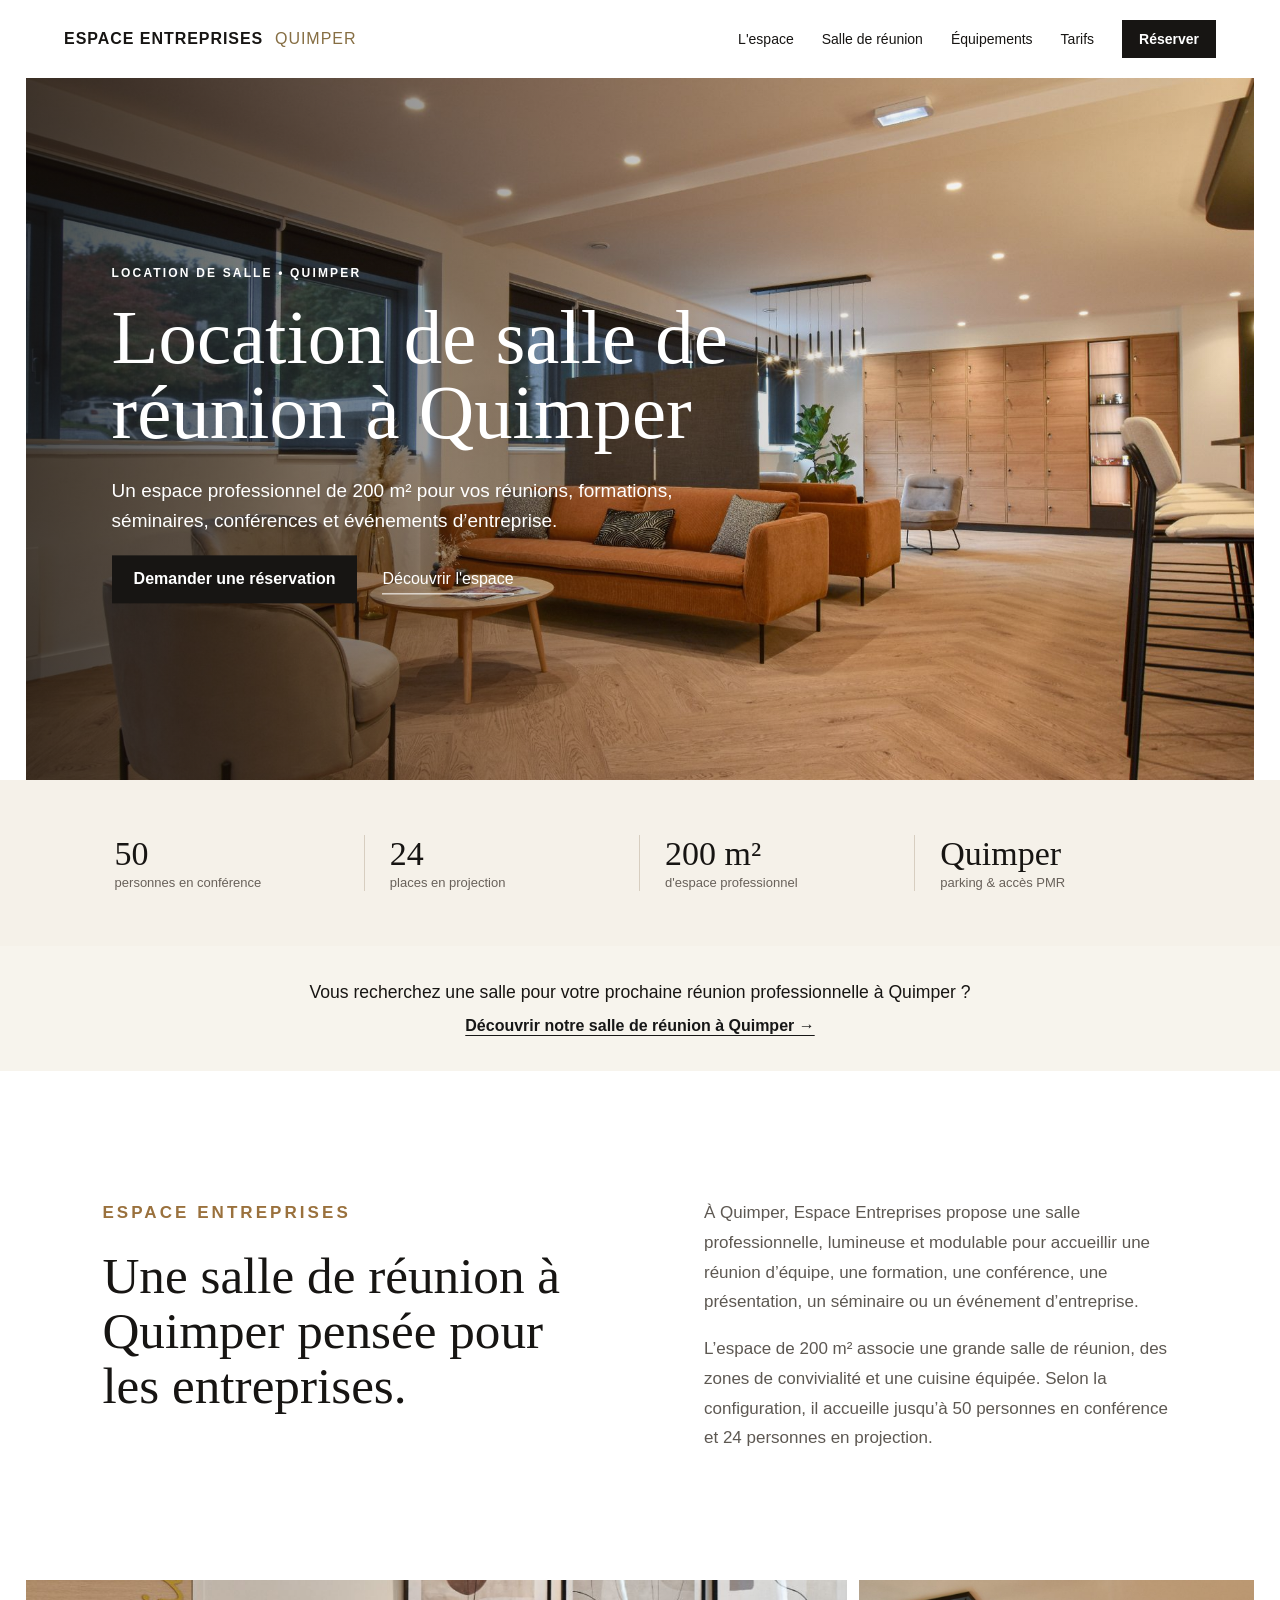
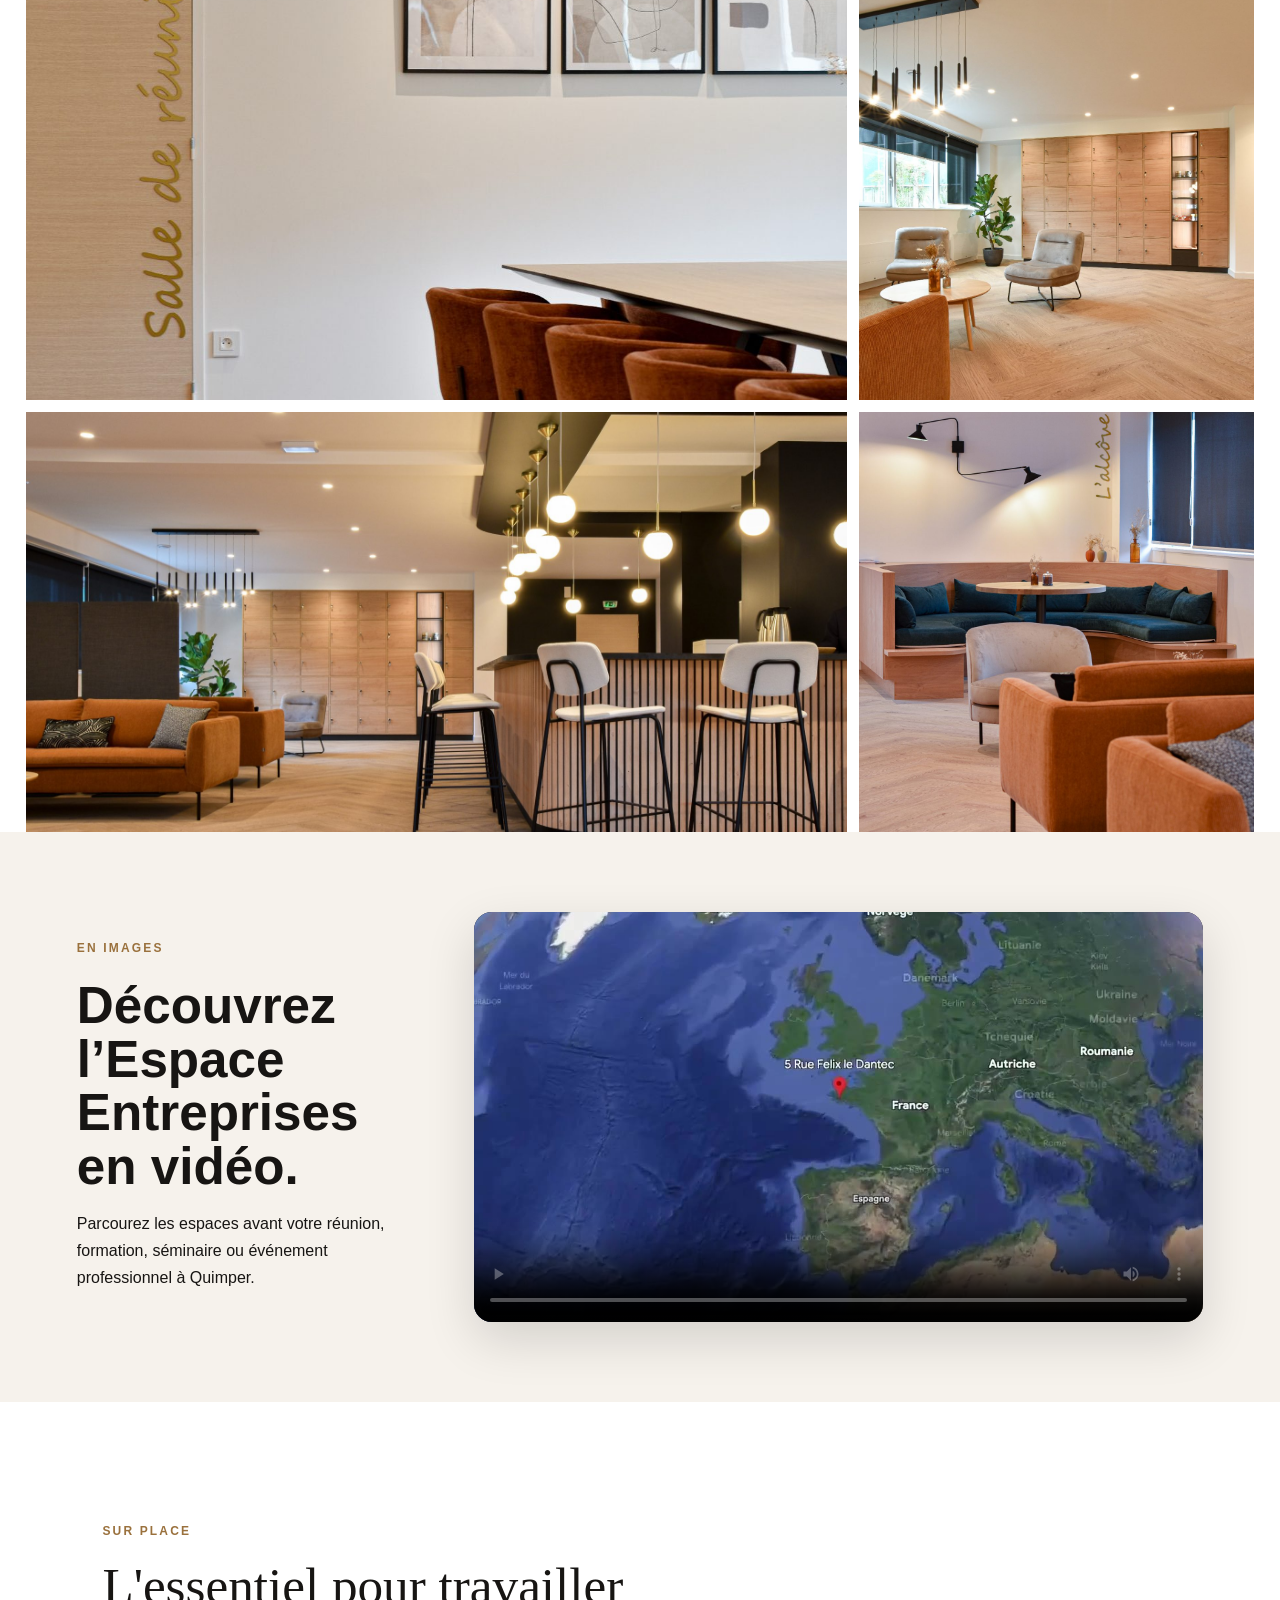
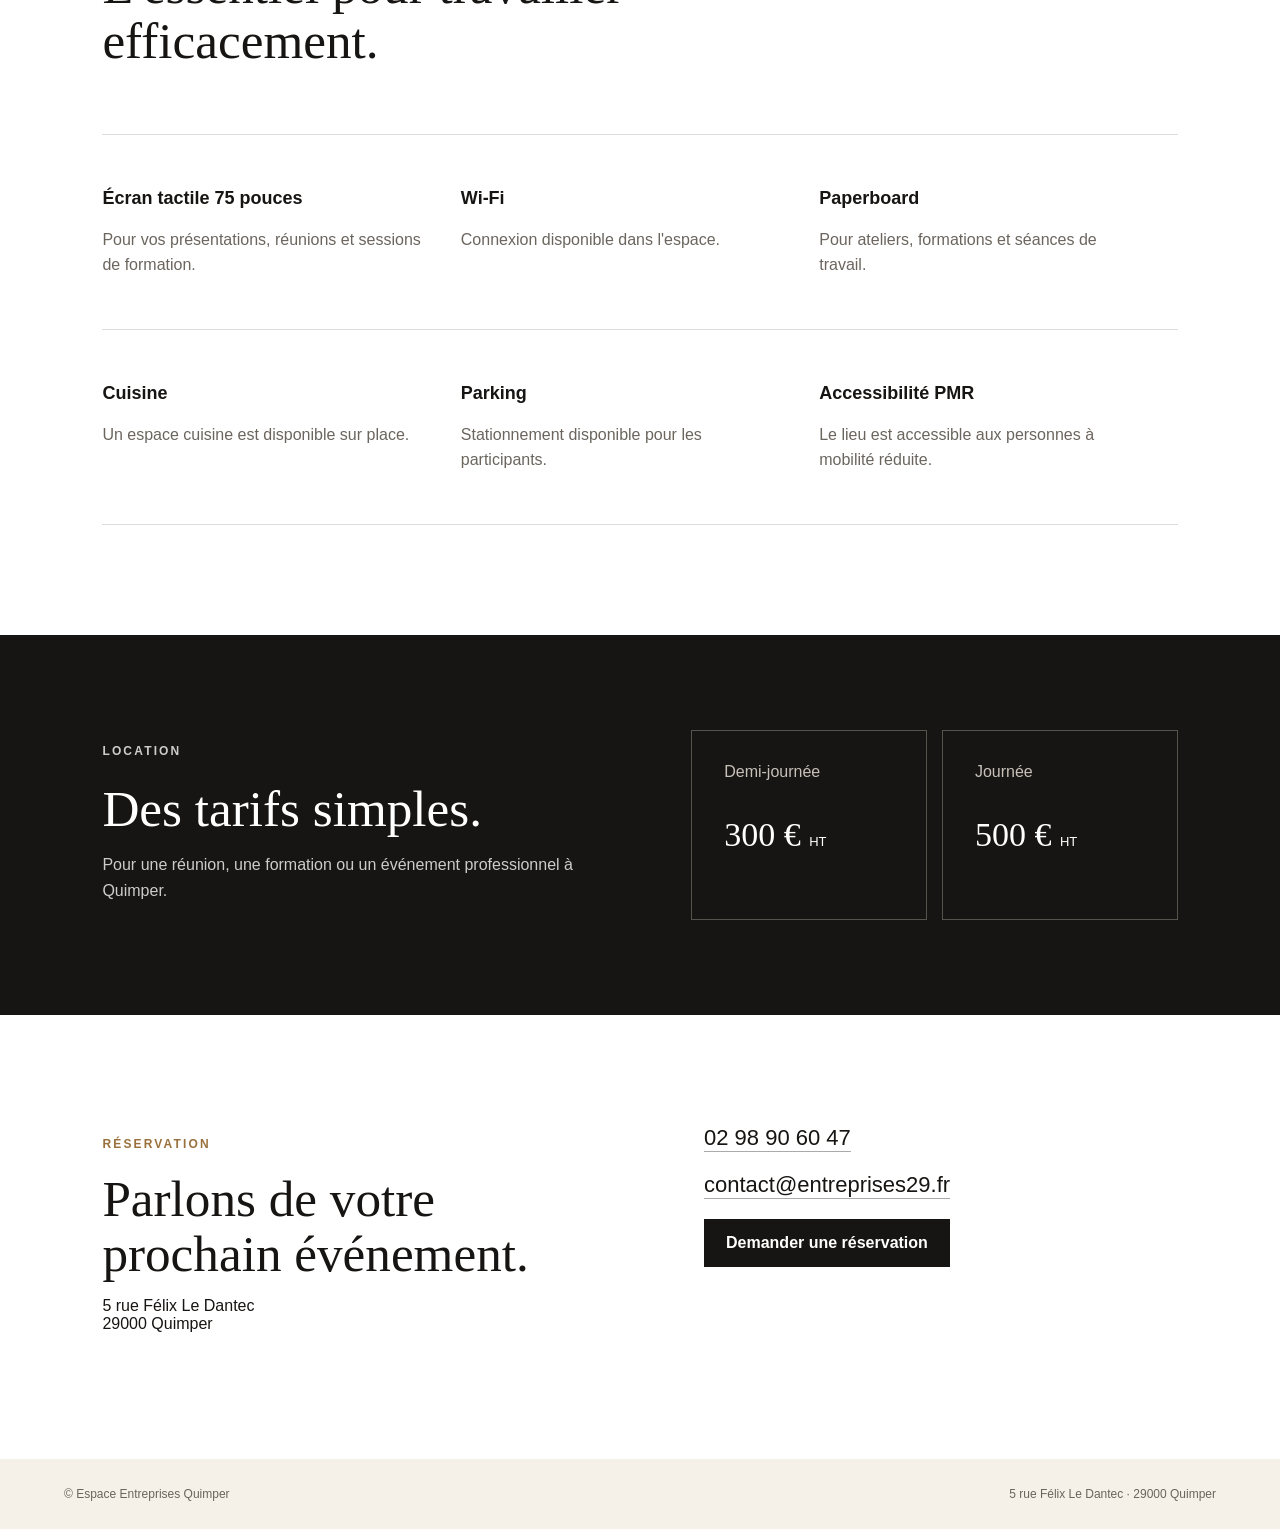
==== commit 80f2d25d: "Update index.html" ====
--- a/index.html
+++ b/index.html
@@ -1,6 +1,18 @@
 <!DOCTYPE html>
 <html lang="fr"><head><meta charset="utf-8"/><meta content="width=device-width,initial-scale=1" name="viewport"/><title>Location salle de réunion à Quimper | Espace Entreprises</title><meta content="Location de salle de réunion à Quimper pour réunions, formations, séminaires et événements professionnels. Jusqu’à 50 personnes, parking et accès PMR." name="description"/><link href="https://espace-entreprises-quimper.fr/" rel="canonical"/><link href="assets/style.css" rel="stylesheet"/><script type="application/ld+json">{"@context":"https://schema.org","@type":"LocalBusiness","name":"Espace Entreprises Quimper","url":"https://espace-entreprises-quimper.fr/","telephone":"+33298906047","email":"contact@entreprises29.fr","address":{"@type":"PostalAddress","streetAddress":"5 rue Félix Le Dantec","postalCode":"29000","addressLocality":"Quimper","addressCountry":"FR"},"description":"Location d’une salle de réunion à Quimper pour réunions, formations, séminaires, conférences et événements professionnels. Espace de 200 m² pouvant accueillir jusqu’à 50 personnes.","image":"https://espace-entreprises-quimper.fr/assets/images/espace-principal.jpg","priceRange":"300 € HT la demi-journée – 500 € HT la journée"}</script></head><body>
-<header><a class="brand" href="#">ESPACE ENTREPRISES <span>QUIMPER</span></a><nav><a href="#espace">L'espace</a><a href="salle-reunion-quimper.html">Salle de réunion</a><a"#equipements">Équipements</a><a href="#tarifs">Tarifs</a><a class="cta small" href="mailto:contact@entreprises29.fr?subject=Demande%20de%20réservation%20-%20Espace%20Entreprises">Réserver</a></nav></header>
+
+<header>
+  <a class="brand" href="#">
+    ESPACE ENTREPRISES <span>QUIMPER</span>
+  </a>
+  <nav>
+    <a href="#espace">L'espace</a>
+    <a href="salle-reunion-quimper.html">Salle de réunion</a>
+    <a href="#equipements">Équipements</a>
+    <a href="#tarifs">Tarifs</a>
+    <a class="cta small" href="mailto:contact@entreprises29.fr?subject=Demande%20de%20réservation%20-%20Espace%20Entreprises">Réserver</a>
+  </nav>
+</header>
 <main><section class="hero"><img alt="Espace Entreprises à Quimper, espace professionnel pour réunions et séminaires" src="assets/images/espace-principal.jpg"/><div class="overlay"><p class="eyebrow">LOCATION DE SALLE • QUIMPER</p><h1>Location de salle de réunion à Quimper</h1><p>Un espace professionnel de 200 m² pour vos réunions, formations, séminaires, conférences et événements d’entreprise.</p><div><a class="cta" href="mailto:contact@entreprises29.fr?subject=Demande%20de%20réservation%20-%20Espace%20Entreprises">Demander une réservation</a><a class="ghost" href="#espace">Découvrir l'espace</a></div></div></section>
 <section class="facts"><div><strong>50</strong><span>personnes en conférence</span></div><div><strong>24</strong><span>places en projection</span></div><div><strong>200 m²</strong><span>d'espace professionnel</span></div><div><strong>Quimper</strong><span>parking &amp; accès PMR</span></div></section>
 <section class="seo-link" aria-label="Découvrir la location de salle de réunion" style="padding:36px 7%;background:#f7f4ed;text-align:center"><p style="margin:0 0 14px;font-size:1.1rem">Vous recherchez une salle pour votre prochaine réunion professionnelle à Quimper ?</p><a href="/salle-reunion-quimper.html" style="color:#171717;text-decoration:underline;text-underline-offset:4px;font-weight:700">Découvrir notre salle de réunion à Quimper →</a></section>
--- a/assets/style.css
+++ b/assets/style.css
@@ -2,11 +2,3 @@
 
 .video-section{padding:80px 6%;background:#f6f2ec;display:grid;grid-template-columns:minmax(240px,.75fr) minmax(0,1.6fr);gap:56px;align-items:center}.video-copy h2{margin:.4rem 0 1rem;font-size:clamp(2rem,4vw,3.5rem);line-height:1.05}.video-copy p{line-height:1.7}.video-wrap{border-radius:18px;overflow:hidden;background:#111;box-shadow:0 18px 50px rgba(0,0,0,.14)}.video-wrap video{width:100%;height:auto;display:block;aspect-ratio:16/9}@media(max-width:800px){.video-section{grid-template-columns:1fr;padding:56px 6%;gap:28px}}
 
-header nav {
-  display: flex;
-  align-items: center;
-  gap: 24px;
-}
-  header nav a + a {
-  margin-left: 18px !important;
-}
